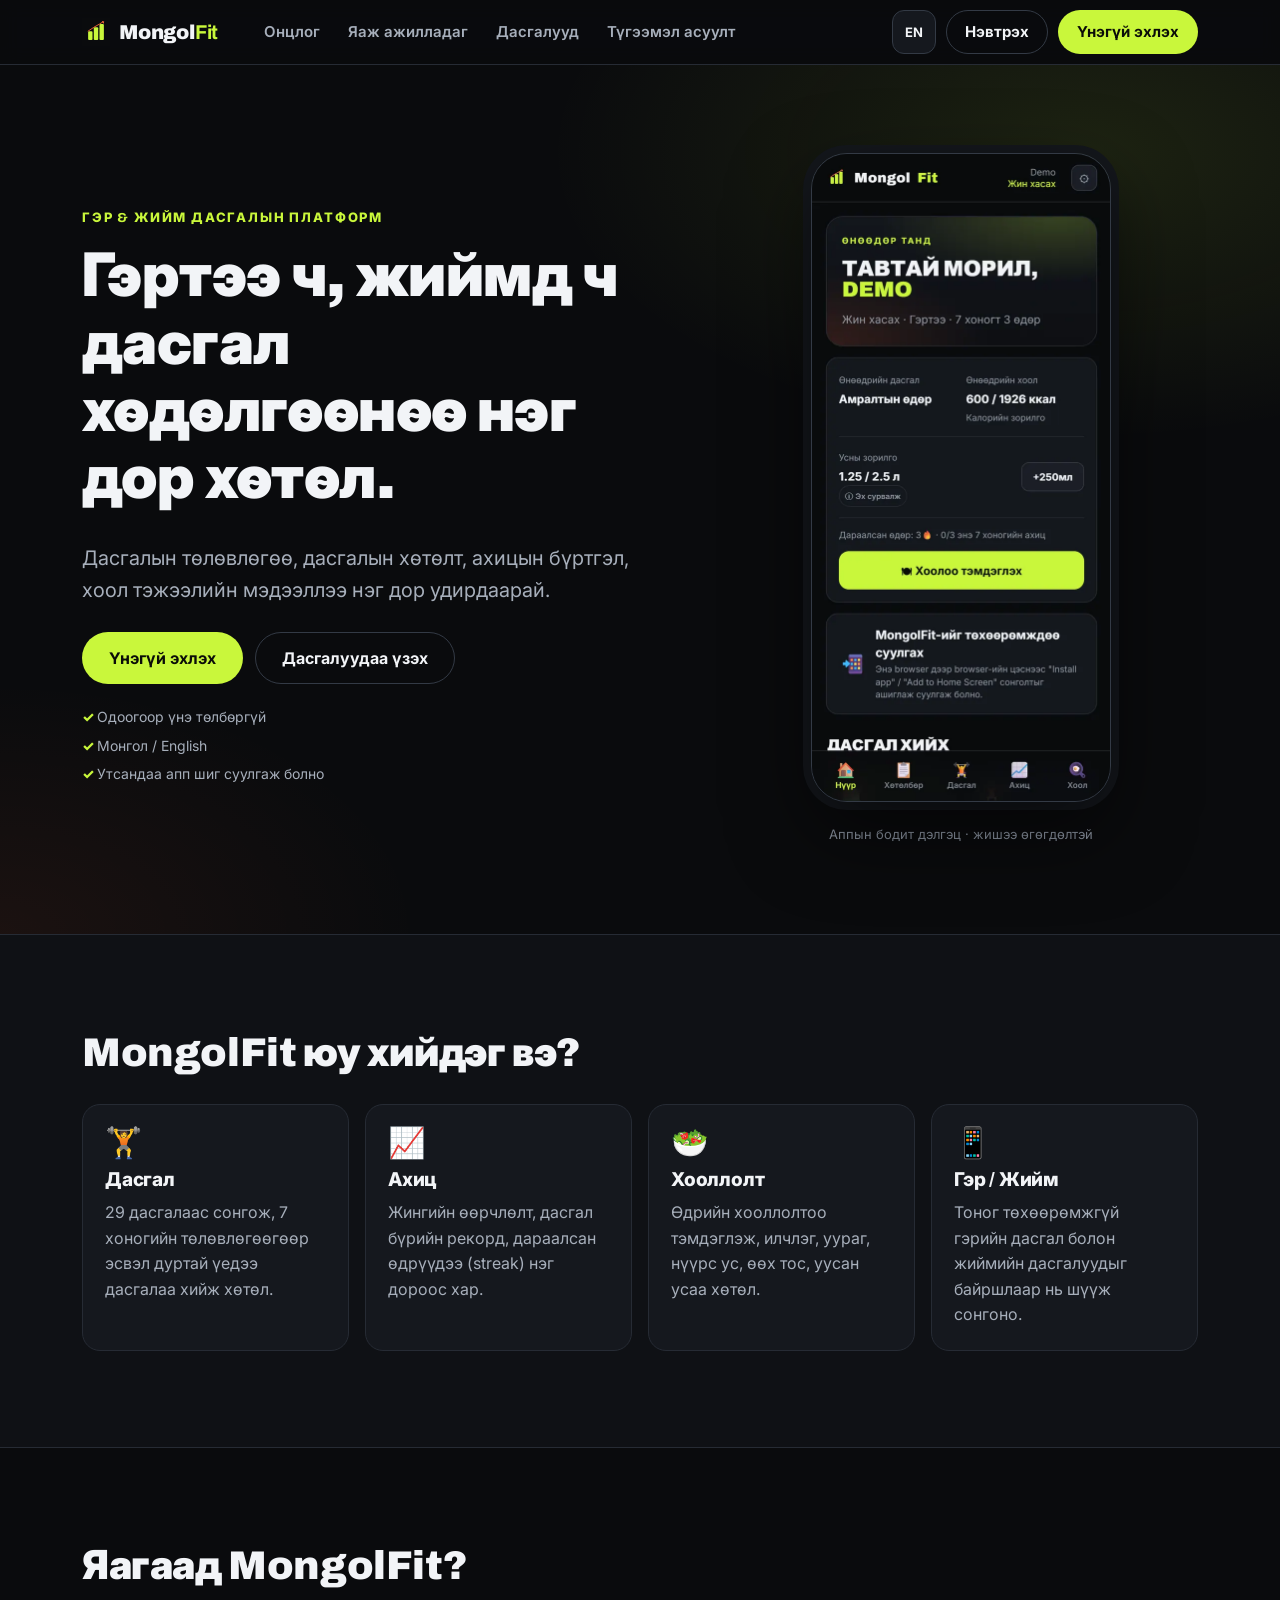
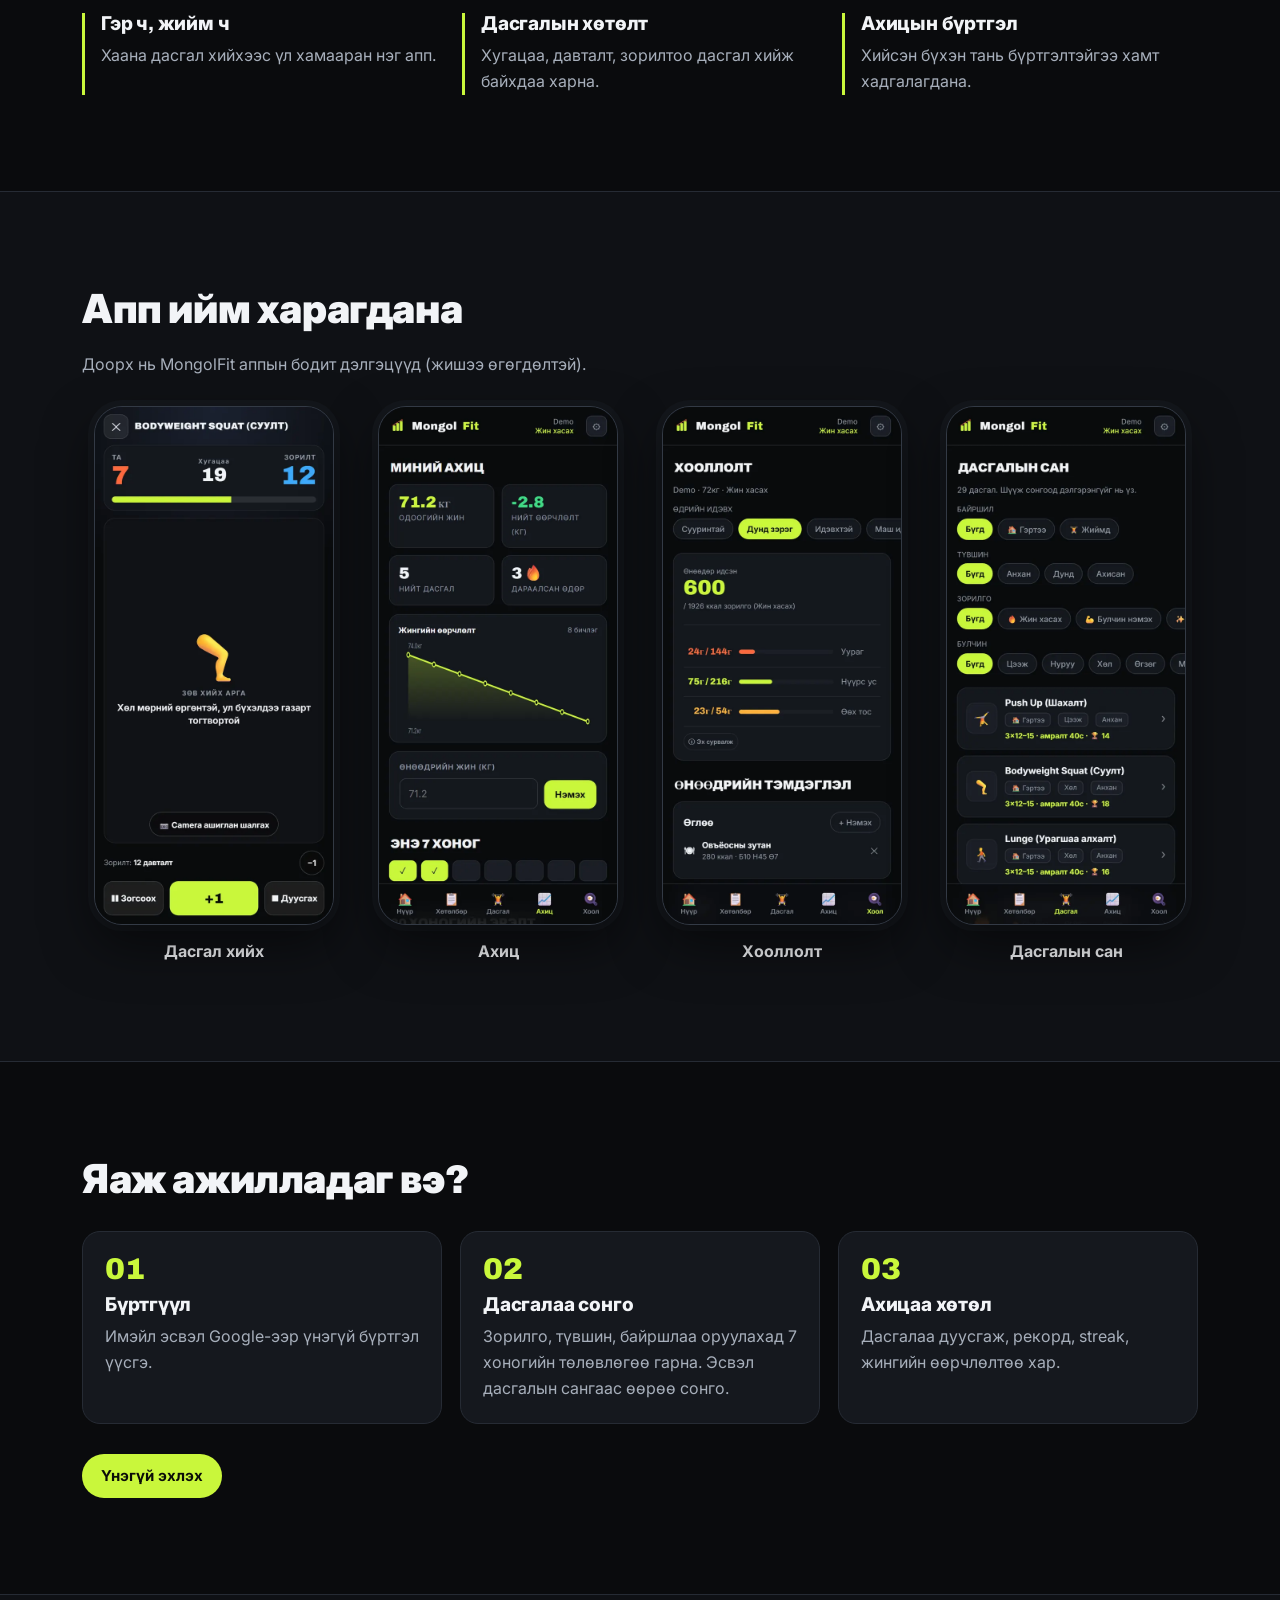
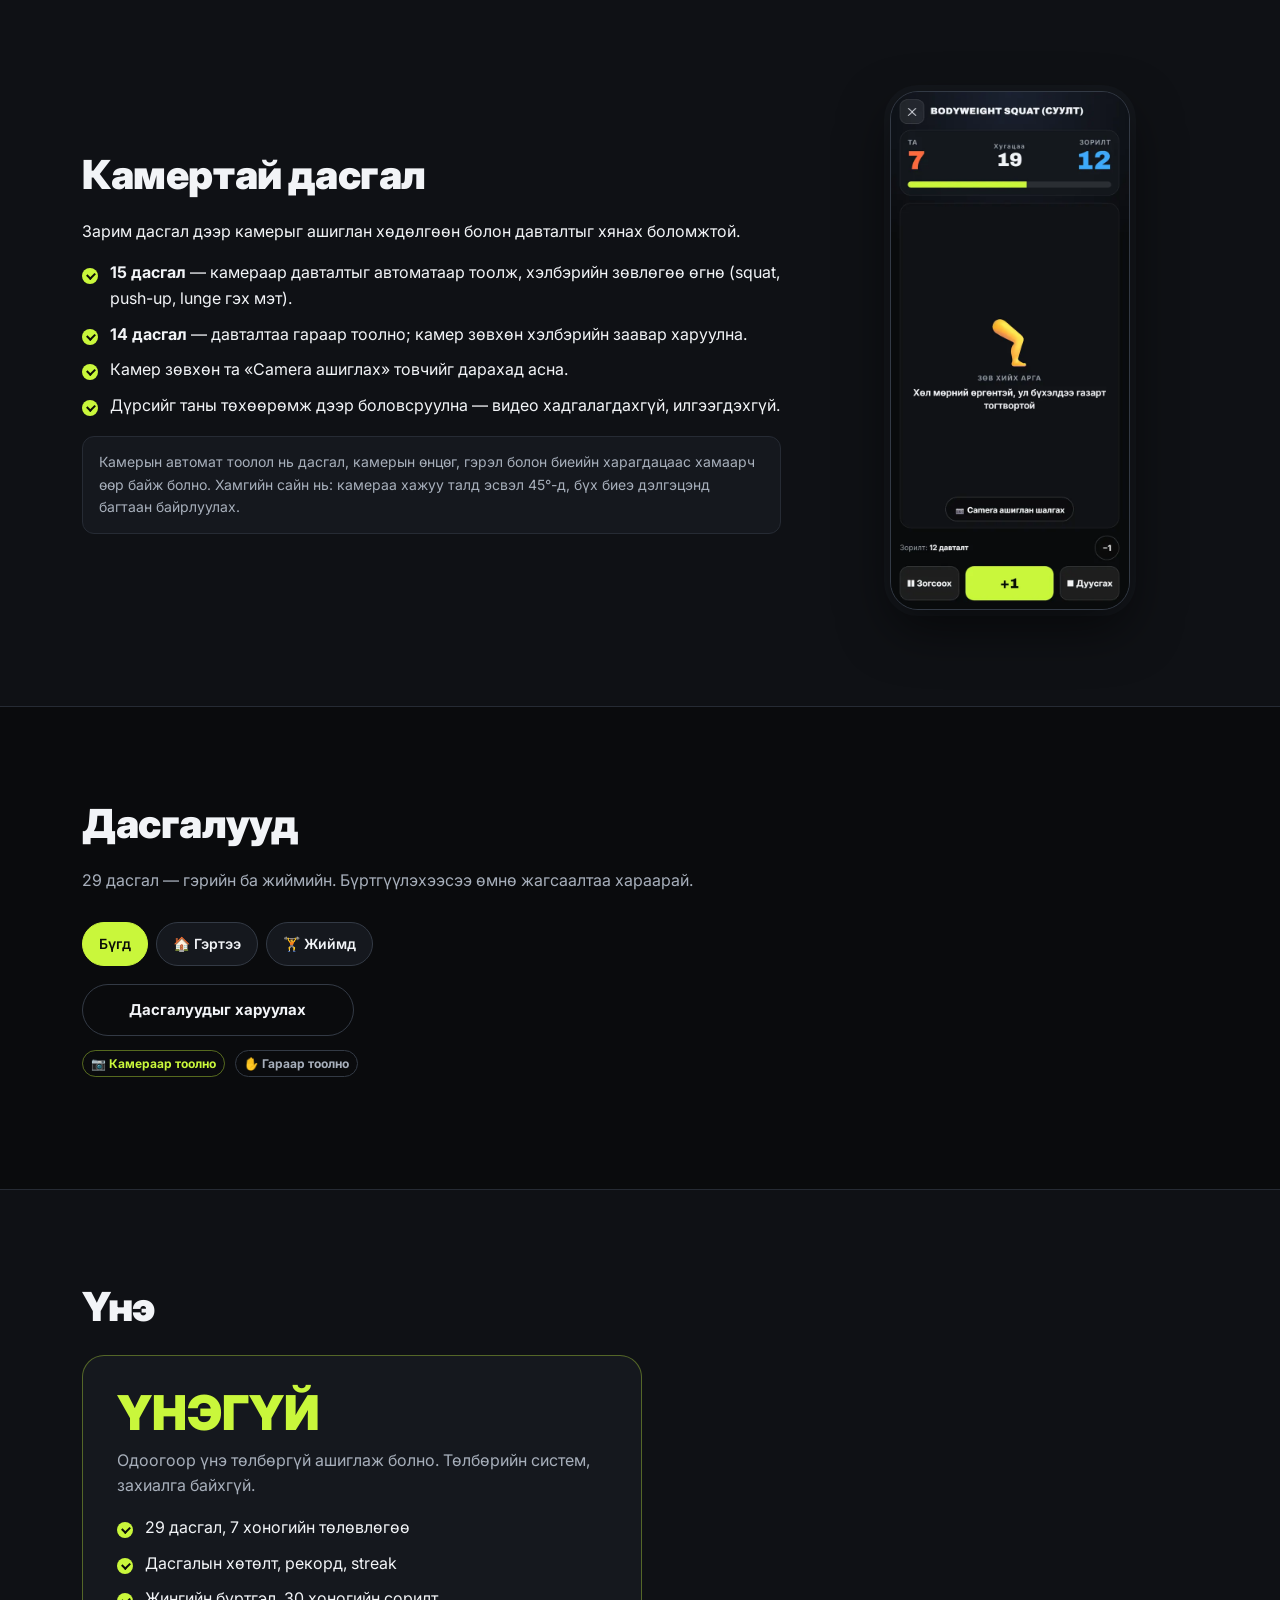
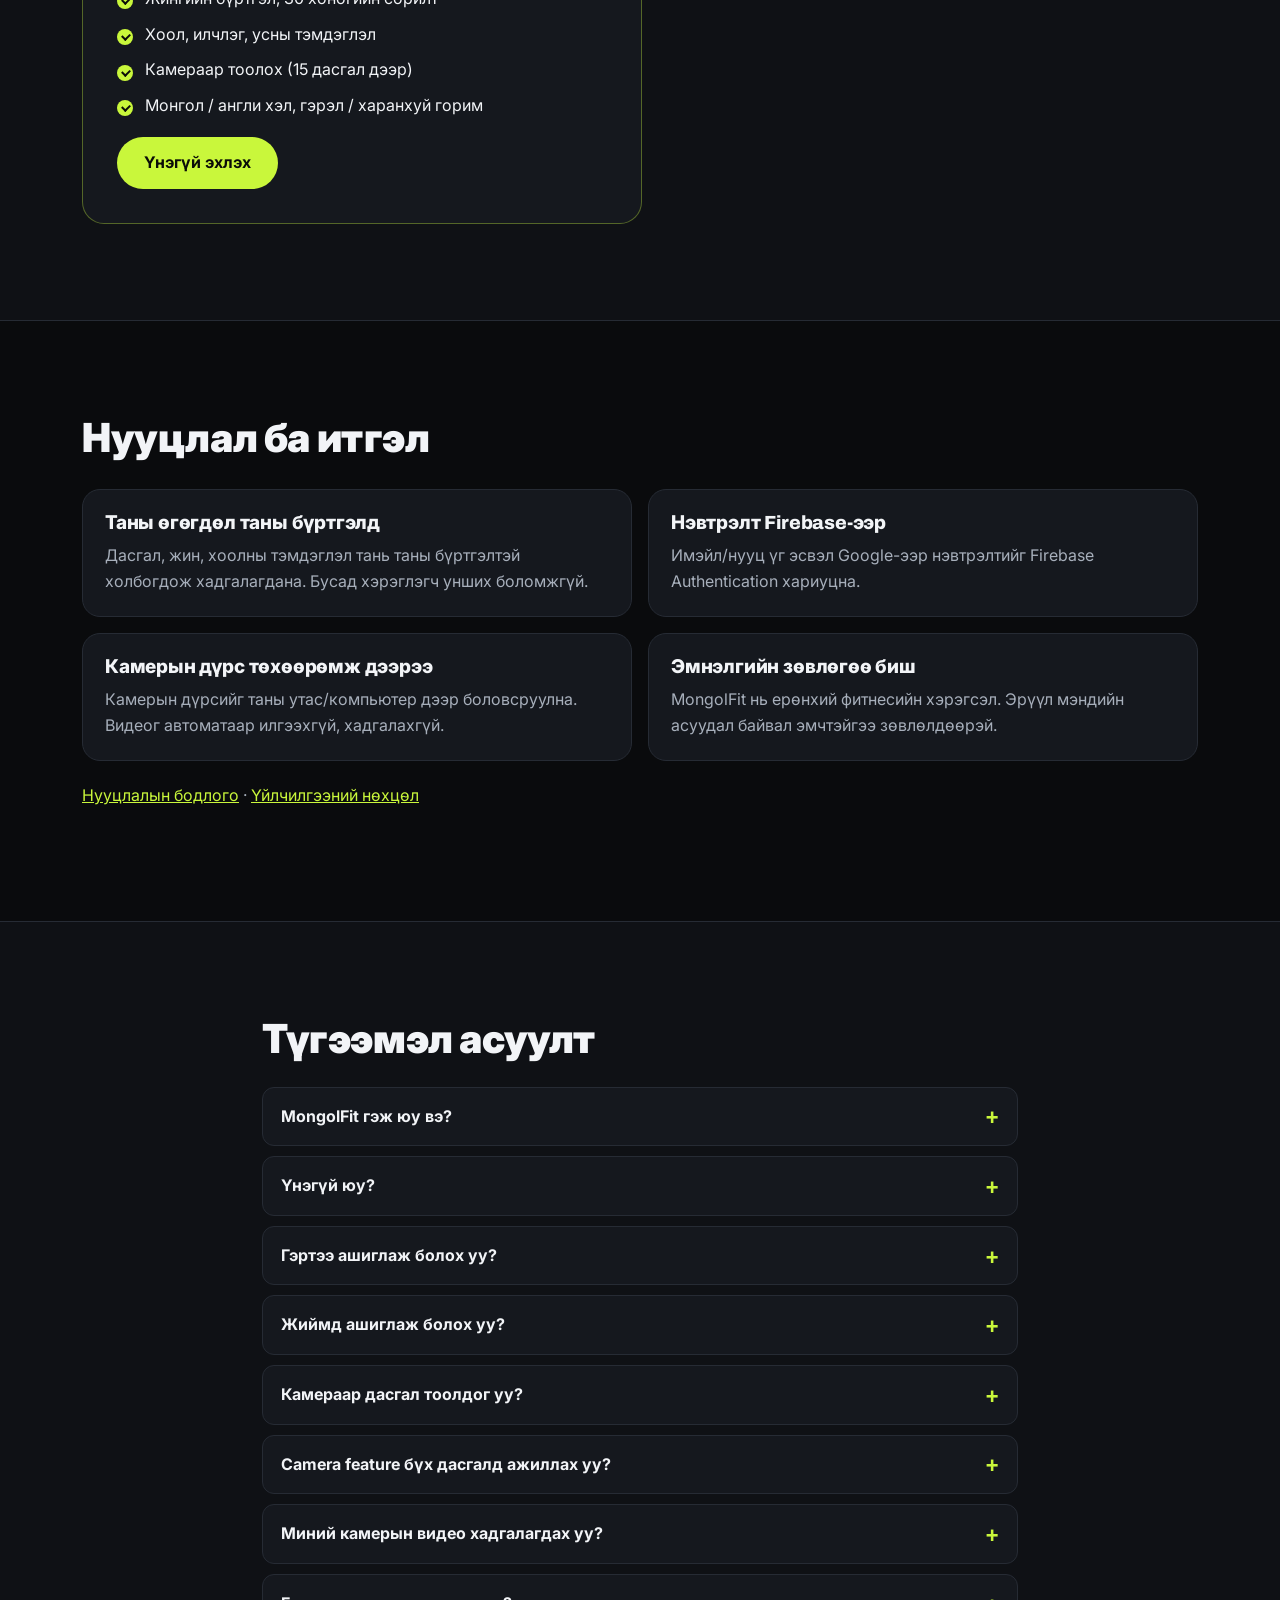
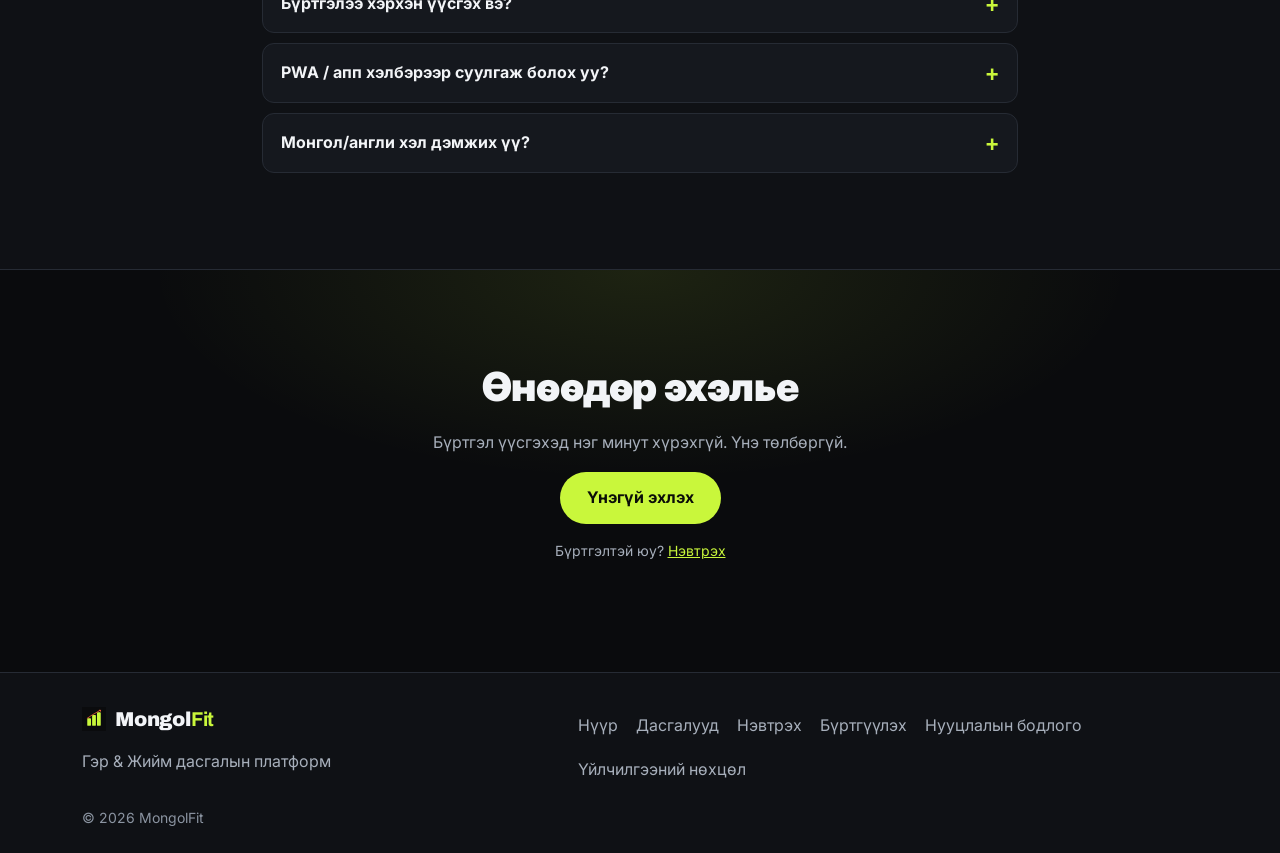
==== index.html @ e79072b0 "Public landing page, privacy/terms, auth UX and SEO - / is now a static public landing page (hero, p" ====
<!doctype html>
<html lang="mn">
<head>
<meta charset="utf-8">
<meta name="viewport" content="width=device-width, initial-scale=1, viewport-fit=cover">
<title data-i18n="pub_meta_title">MongolFit — Гэр & Жийм дасгалын платформ</title>
<meta name="description" data-i18n-attr="content:pub_meta_desc" content="MongolFit — гэртээ болон жиймд дасгалаа төлөвлөж хөтлөх, ахицаа хянах, хооллолтоо тэмдэглэх үнэгүй вэб апп. Монгол, англи хэлтэй. Зарим дасгалыг камераар тоолно.">
<link rel="canonical" href="https://fitzone-five-jet.vercel.app/">
<meta name="theme-color" content="#0A0B0D">
<meta property="og:type" content="website">
<meta property="og:site_name" content="MongolFit">
<meta property="og:title" content="MongolFit — Гэр & Жийм дасгалын платформ">
<meta property="og:description" content="Дасгалын төлөвлөгөө, дасгалын хөтөлт, ахицын бүртгэл, хооллолтын мэдээллээ нэг дор удирдаарай. Одоогоор үнэ төлбөргүй.">
<meta property="og:url" content="https://fitzone-five-jet.vercel.app/">
<meta property="og:image" content="https://fitzone-five-jet.vercel.app/assets/og.jpg">
<meta property="og:image:width" content="1200">
<meta property="og:image:height" content="630">
<meta property="og:image:alt" content="MongolFit — Гэр & Жийм дасгалын платформ">
<meta property="og:locale" content="mn_MN">
<meta property="og:locale:alternate" content="en_US">
<meta name="twitter:card" content="summary_large_image">
<meta name="twitter:title" content="MongolFit — Гэр & Жийм дасгалын платформ">
<meta name="twitter:description" content="Дасгал, ахиц, хооллолтоо нэг дор хөтлөх үнэгүй вэб апп.">
<meta name="twitter:image" content="https://fitzone-five-jet.vercel.app/assets/og.jpg">
<link rel="icon" type="image/svg+xml" href="icons/logo-mark.svg">
<link rel="apple-touch-icon" href="icons/icon-180.png">
<link rel="manifest" href="manifest.json">
<link rel="preconnect" href="https://fonts.googleapis.com">
<link rel="preconnect" href="https://fonts.gstatic.com" crossorigin>
<link rel="preload" as="style" href="https://fonts.googleapis.com/css2?family=Archivo:wght@600;800;900&family=Inter:wght@400;500;600;700&display=swap" onload="this.onload=null;this.rel='stylesheet'">
<noscript><link href="https://fonts.googleapis.com/css2?family=Archivo:wght@600;800;900&family=Inter:wght@400;500;600;700&display=swap" rel="stylesheet"></noscript>
<link rel="preload" as="image" href="assets/screens/home.webp" type="image/webp" fetchpriority="high">
<link rel="stylesheet" href="css/public.css">
<script type="application/ld+json">
{"@context":"https://schema.org","@graph":[
 {"@type":"Organization","@id":"https://fitzone-five-jet.vercel.app/#org","name":"MongolFit",
  "url":"https://fitzone-five-jet.vercel.app/","logo":"https://fitzone-five-jet.vercel.app/icons/icon-512.png"},
 {"@type":"WebSite","@id":"https://fitzone-five-jet.vercel.app/#site","name":"MongolFit",
  "alternateName":"MongolFit — Гэр & Жийм дасгалын платформ","url":"https://fitzone-five-jet.vercel.app/",
  "inLanguage":["mn","en"],"publisher":{"@id":"https://fitzone-five-jet.vercel.app/#org"}},
 {"@type":"WebApplication","name":"MongolFit","url":"https://fitzone-five-jet.vercel.app/","applicationCategory":"HealthApplication",
  "operatingSystem":"Web browser","inLanguage":["mn","en"],"offers":{"@type":"Offer","price":"0","priceCurrency":"MNT"}}
]}
</script>
</head>
<body>
<a class="skip" href="#main" data-i18n="pub_skip">Үндсэн агуулга руу шилжих</a>

<header class="site-head" id="top">
  <div class="wrap head-row">
    <a class="brand" href="/" aria-label="MongolFit — нүүр хуудас" data-i18n-attr="aria-label:pub_brand_home">
      <img src="icons/logo-mark.svg" alt="" width="28" height="28"><span>Mongol<b>Fit</b></span>
    </a>
    <nav class="head-nav" id="headNav" aria-label="Үндсэн цэс" data-i18n-attr="aria-label:pub_nav_label">
      <a href="#features" data-i18n="pub_nav_features">Онцлог</a>
      <a href="#how" data-i18n="pub_nav_how">Яаж ажилладаг</a>
      <a href="#exercises" data-i18n="pub_nav_exercises">Дасгалууд</a>
      <a href="#faq" data-i18n="pub_nav_faq">Түгээмэл асуулт</a>
    </nav>
    <div class="head-actions">
      <button class="lang" type="button" id="langBtn" aria-label="Switch to English" data-i18n-attr="aria-label:pub_lang_switch">EN</button>
      <a class="btn ghost when-out" href="/login" data-i18n="pub_login">Нэвтрэх</a>
      <a class="btn primary when-out" href="/register" data-i18n="pub_cta_start">Үнэгүй эхлэх</a>
      <a class="btn primary when-in" href="/app" hidden data-i18n="pub_open_app">Апп нээх</a>
      <button class="menu-btn" type="button" id="menuBtn" aria-expanded="false" aria-controls="mobileMenu"
              aria-label="Цэс нээх" data-i18n-attr="aria-label:pub_menu_open"><span></span><span></span><span></span></button>
    </div>
  </div>
  <div class="mobile-menu" id="mobileMenu" hidden>
    <div class="wrap">
      <a href="#features" data-i18n="pub_nav_features">Онцлог</a>
      <a href="#how" data-i18n="pub_nav_how">Яаж ажилладаг</a>
      <a href="#exercises" data-i18n="pub_nav_exercises">Дасгалууд</a>
      <a href="#faq" data-i18n="pub_nav_faq">Түгээмэл асуулт</a>
      <a class="btn ghost when-out" href="/login" data-i18n="pub_login">Нэвтрэх</a>
      <a class="btn primary when-out" href="/register" data-i18n="pub_cta_start">Үнэгүй эхлэх</a>
      <a class="btn primary when-in" href="/app" hidden data-i18n="pub_open_app">Апп нээх</a>
    </div>
  </div>
</header>

<main id="main">
  <!-- HERO -->
  <section class="hero">
    <div class="wrap hero-grid">
      <div class="hero-copy">
        <p class="eyebrow" data-i18n="pub_hero_eyebrow">Гэр & Жийм дасгалын платформ</p>
        <h1 data-i18n="pub_hero_title">Гэртээ ч, жиймд ч дасгал хөдөлгөөнөө нэг дор хөтөл.</h1>
        <p class="lead" data-i18n="pub_hero_sub">Дасгалын төлөвлөгөө, дасгалын хөтөлт, ахицын бүртгэл, хоол тэжээлийн мэдээллээ нэг дор удирдаарай.</p>
        <div class="cta-row">
          <a class="btn primary big when-out" href="/register" data-i18n="pub_cta_start">Үнэгүй эхлэх</a>
          <a class="btn primary big when-in" href="/app" hidden data-i18n="pub_open_app">Апп нээх</a>
          <a class="btn ghost big" href="#exercises" data-i18n="pub_cta_exercises">Дасгалуудаа үзэх</a>
        </div>
        <ul class="facts">
          <li data-i18n="pub_fact_free">Одоогоор үнэ төлбөргүй</li>
          <li data-i18n="pub_fact_lang">Монгол / English</li>
          <li data-i18n="pub_fact_pwa">Утсандаа апп шиг суулгаж болно</li>
        </ul>
      </div>
      <figure class="hero-shot">
        <div class="phone"><img src="assets/screens/home.webp" width="600" height="1298" fetchpriority="high" decoding="async"
             alt="MongolFit аппын нүүр дэлгэц: өнөөдрийн дасгал, хоол, усны зорилго" data-i18n-attr="alt:pub_shot_home_alt"></div>
        <figcaption data-i18n="pub_shot_caption">Аппын бодит дэлгэц · жишээ өгөгдөлтэй</figcaption>
      </figure>
    </div>
  </section>

  <!-- WHAT IT DOES -->
  <section class="band" id="features" aria-labelledby="featuresTitle">
    <div class="wrap">
      <h2 id="featuresTitle" data-i18n="pub_features_title">MongolFit юу хийдэг вэ?</h2>
      <div class="cards four">
        <article class="card">
          <div class="ic" aria-hidden="true">🏋️</div>
          <h3 data-i18n="pub_f1_t">Дасгал</h3>
          <p data-i18n="pub_f1_d">29 дасгалаас сонгож, 7 хоногийн төлөвлөгөөгөөр эсвэл дуртай үедээ дасгалаа хийж хөтөл.</p>
        </article>
        <article class="card">
          <div class="ic" aria-hidden="true">📈</div>
          <h3 data-i18n="pub_f2_t">Ахиц</h3>
          <p data-i18n="pub_f2_d">Жингийн өөрчлөлт, дасгал бүрийн рекорд, дараалсан өдрүүдээ (streak) нэг дороос хар.</p>
        </article>
        <article class="card">
          <div class="ic" aria-hidden="true">🥗</div>
          <h3 data-i18n="pub_f3_t">Хооллолт</h3>
          <p data-i18n="pub_f3_d">Өдрийн хооллолтоо тэмдэглэж, илчлэг, уураг, нүүрс ус, өөх тос, уусан усаа хөтөл.</p>
        </article>
        <article class="card">
          <div class="ic" aria-hidden="true">📱</div>
          <h3 data-i18n="pub_f4_t">Гэр / Жийм</h3>
          <p data-i18n="pub_f4_d">Тоног төхөөрөмжгүй гэрийн дасгал болон жиймийн дасгалуудыг байршлаар нь шүүж сонгоно.</p>
        </article>
      </div>
    </div>
  </section>

  <!-- WHY -->
  <section class="why" aria-labelledby="whyTitle">
    <div class="wrap">
      <h2 id="whyTitle" data-i18n="pub_why_title">Яагаад MongolFit?</h2>
      <div class="why-grid">
        <div><h3 data-i18n="pub_why1_t">Гэр ч, жийм ч</h3><p data-i18n="pub_why1_d">Хаана дасгал хийхээс үл хамааран нэг апп.</p></div>
        <div><h3 data-i18n="pub_why2_t">Дасгалын хөтөлт</h3><p data-i18n="pub_why2_d">Хугацаа, давталт, зорилтоо дасгал хийж байхдаа харна.</p></div>
        <div><h3 data-i18n="pub_why3_t">Ахицын бүртгэл</h3><p data-i18n="pub_why3_d">Хийсэн бүхэн тань бүртгэлтэйгээ хамт хадгалагдана.</p></div>
      </div>
    </div>
  </section>

  <!-- SCREENS -->
  <section class="band" id="screens" aria-labelledby="screensTitle">
    <div class="wrap">
      <h2 id="screensTitle" data-i18n="pub_screens_title">Апп ийм харагдана</h2>
      <p class="section-sub" data-i18n="pub_screens_sub">Доорх нь MongolFit аппын бодит дэлгэцүүд (жишээ өгөгдөлтэй).</p>
      <div class="shots">
        <figure><div class="phone sm"><img src="assets/screens/workout.webp" width="600" height="1298" loading="lazy" decoding="async"
          alt="Дасгалын дэлгэц: давталт, хугацаа, зорилт, +1 товч" data-i18n-attr="alt:pub_shot_workout_alt"></div>
          <figcaption data-i18n="pub_shot_workout">Дасгал хийх</figcaption></figure>
        <figure><div class="phone sm"><img src="assets/screens/progress.webp" width="600" height="1298" loading="lazy" decoding="async"
          alt="Ахицын дэлгэц: одоогийн жин, нийт дасгал, дараалсан өдөр, жингийн график" data-i18n-attr="alt:pub_shot_progress_alt"></div>
          <figcaption data-i18n="pub_shot_progress">Ахиц</figcaption></figure>
        <figure><div class="phone sm"><img src="assets/screens/nutrition.webp" width="600" height="1298" loading="lazy" decoding="async"
          alt="Хооллолтын дэлгэц: өнөөдрийн илчлэг, уураг, нүүрс ус, өөх тос, хоолны тэмдэглэл" data-i18n-attr="alt:pub_shot_nutrition_alt"></div>
          <figcaption data-i18n="pub_shot_nutrition">Хооллолт</figcaption></figure>
        <figure><div class="phone sm"><img src="assets/screens/library.webp" width="600" height="1298" loading="lazy" decoding="async"
          alt="Дасгалын сан: байршил, түвшин, зорилго, булчингаар шүүх" data-i18n-attr="alt:pub_shot_library_alt"></div>
          <figcaption data-i18n="pub_shot_library">Дасгалын сан</figcaption></figure>
      </div>
    </div>
  </section>

  <!-- HOW IT WORKS -->
  <section class="how" id="how" aria-labelledby="howTitle">
    <div class="wrap">
      <h2 id="howTitle" data-i18n="pub_how_title">Яаж ажилладаг вэ?</h2>
      <ol class="steps">
        <li><span class="num">01</span><h3 data-i18n="pub_step1_t">Бүртгүүл</h3><p data-i18n="pub_step1_d">Имэйл эсвэл Google-ээр үнэгүй бүртгэл үүсгэ.</p></li>
        <li><span class="num">02</span><h3 data-i18n="pub_step2_t">Дасгалаа сонго</h3><p data-i18n="pub_step2_d">Зорилго, түвшин, байршлаа оруулахад 7 хоногийн төлөвлөгөө гарна. Эсвэл дасгалын сангаас өөрөө сонго.</p></li>
        <li><span class="num">03</span><h3 data-i18n="pub_step3_t">Ахицаа хөтөл</h3><p data-i18n="pub_step3_d">Дасгалаа дуусгаж, рекорд, streak, жингийн өөрчлөлтөө хар.</p></li>
      </ol>
      <a class="btn primary when-out" href="/register" data-i18n="pub_cta_start">Үнэгүй эхлэх</a>
      <a class="btn primary when-in" href="/app" hidden data-i18n="pub_open_app">Апп нээх</a>
    </div>
  </section>

  <!-- CAMERA -->
  <section class="band camera" id="camera" aria-labelledby="cameraTitle">
    <div class="wrap camera-grid">
      <div>
        <h2 id="cameraTitle" data-i18n="pub_cam_title">Камертай дасгал</h2>
        <p data-i18n="pub_cam_intro">Зарим дасгал дээр камерыг ашиглан хөдөлгөөн болон давталтыг хянах боломжтой.</p>
        <ul class="ticks">
          <li data-i18n-html="pub_cam_auto"><b>15 дасгал</b> — камераар давталтыг автоматаар тоолж, хэлбэрийн зөвлөгөө өгнө (squat, push-up, lunge гэх мэт).</li>
          <li data-i18n-html="pub_cam_manual"><b>14 дасгал</b> — давталтаа гараар тоолно; камер зөвхөн хэлбэрийн заавар харуулна.</li>
          <li data-i18n="pub_cam_button">Камер зөвхөн та «Camera ашиглах» товчийг дарахад асна.</li>
          <li data-i18n="pub_cam_device">Дүрсийг таны төхөөрөмж дээр боловсруулна — видео хадгалагдахгүй, илгээгдэхгүй.</li>
        </ul>
        <p class="note" data-i18n="pub_cam_note">Камерын автомат тоолол нь дасгал, камерын өнцөг, гэрэл болон биеийн харагдацаас хамаарч өөр байж болно. Хамгийн сайн нь: камераа хажуу талд эсвэл 45°-д, бүх биеэ дэлгэцэнд багтаан байрлуулах.</p>
      </div>
      <figure class="cam-shot"><div class="phone sm"><img src="assets/screens/workout.webp" width="600" height="1298" loading="lazy" decoding="async"
        alt="Дасгалын дэлгэц дээрх «Camera ашиглан шалгах» товч" data-i18n-attr="alt:pub_shot_camera_alt"></div></figure>
    </div>
  </section>

  <!-- EXERCISES -->
  <section class="exercises" id="exercises" aria-labelledby="exTitle">
    <div class="wrap">
      <h2 id="exTitle" data-i18n="pub_ex_title">Дасгалууд</h2>
      <p class="section-sub" data-i18n="pub_ex_sub">29 дасгал — гэрийн ба жиймийн. Бүртгүүлэхээсээ өмнө жагсаалтаа хараарай.</p>
      <div class="chips" role="group" aria-label="Байршлаар шүүх" data-i18n-attr="aria-label:pub_ex_filter">
        <button type="button" class="chip on" data-loc="all" aria-pressed="true" data-i18n="pub_ex_all">Бүгд</button>
        <button type="button" class="chip" data-loc="home" aria-pressed="false" data-i18n="pub_ex_home">🏠 Гэртээ</button>
        <button type="button" class="chip" data-loc="gym" aria-pressed="false" data-i18n="pub_ex_gym">🏋️ Жиймд</button>
      </div>
      <div id="exList" class="ex-list" aria-live="polite">
        <button type="button" class="btn ghost" id="exLoad" data-i18n="pub_ex_show">Дасгалуудыг харуулах</button>
      </div>
      <p class="legend"><span class="tag cam" data-i18n="pub_ex_tag_cam">📷 Камераар тоолно</span> <span class="tag man" data-i18n="pub_ex_tag_manual">✋ Гараар тоолно</span></p>
    </div>
  </section>

  <!-- PRICING -->
  <section class="band" id="pricing" aria-labelledby="priceTitle">
    <div class="wrap">
      <h2 id="priceTitle" data-i18n="pub_price_title">Үнэ</h2>
      <div class="price-card">
        <p class="price-tag" data-i18n="pub_price_tag">ҮНЭГҮЙ</p>
        <p class="price-lead" data-i18n="pub_price_lead">Одоогоор үнэ төлбөргүй ашиглаж болно. Төлбөрийн систем, захиалга байхгүй.</p>
        <ul class="ticks">
          <li data-i18n="pub_price_i1">29 дасгал, 7 хоногийн төлөвлөгөө</li>
          <li data-i18n="pub_price_i2">Дасгалын хөтөлт, рекорд, streak</li>
          <li data-i18n="pub_price_i3">Жингийн бүртгэл, 30 хоногийн сорилт</li>
          <li data-i18n="pub_price_i4">Хоол, илчлэг, усны тэмдэглэл</li>
          <li data-i18n="pub_price_i5">Камераар тоолох (15 дасгал дээр)</li>
          <li data-i18n="pub_price_i6">Монгол / англи хэл, гэрэл / харанхуй горим</li>
        </ul>
        <a class="btn primary big when-out" href="/register" data-i18n="pub_cta_start">Үнэгүй эхлэх</a>
        <a class="btn primary big when-in" href="/app" hidden data-i18n="pub_open_app">Апп нээх</a>
      </div>
    </div>
  </section>

  <!-- TRUST -->
  <section class="trust" id="trust" aria-labelledby="trustTitle">
    <div class="wrap">
      <h2 id="trustTitle" data-i18n="pub_trust_title">Нууцлал ба итгэл</h2>
      <div class="cards two">
        <div class="card"><h3 data-i18n="pub_t1_t">Таны өгөгдөл таны бүртгэлд</h3><p data-i18n="pub_t1_d">Дасгал, жин, хоолны тэмдэглэл тань таны бүртгэлтэй холбогдож хадгалагдана. Бусад хэрэглэгч унших боломжгүй.</p></div>
        <div class="card"><h3 data-i18n="pub_t2_t">Нэвтрэлт Firebase-ээр</h3><p data-i18n="pub_t2_d">Имэйл/нууц үг эсвэл Google-ээр нэвтрэлтийг Firebase Authentication хариуцна.</p></div>
        <div class="card"><h3 data-i18n="pub_t3_t">Камерын дүрс төхөөрөмж дээрээ</h3><p data-i18n="pub_t3_d">Камерын дүрсийг таны утас/компьютер дээр боловсруулна. Видеог автоматаар илгээхгүй, хадгалахгүй.</p></div>
        <div class="card"><h3 data-i18n="pub_t4_t">Эмнэлгийн зөвлөгөө биш</h3><p data-i18n="pub_t4_d">MongolFit нь ерөнхий фитнесийн хэрэгсэл. Эрүүл мэндийн асуудал байвал эмчтэйгээ зөвлөлдөөрэй.</p></div>
      </div>
      <p class="links-line"><a href="/privacy" data-i18n="pub_privacy">Нууцлалын бодлого</a> · <a href="/terms" data-i18n="pub_terms">Үйлчилгээний нөхцөл</a></p>
    </div>
  </section>

  <!-- FAQ -->
  <section class="band" id="faq" aria-labelledby="faqTitle">
    <div class="wrap narrow">
      <h2 id="faqTitle" data-i18n="pub_faq_title">Түгээмэл асуулт</h2>
      <div class="faq">
        <details><summary data-i18n="pub_q1">MongolFit гэж юу вэ?</summary><p data-i18n="pub_a1">Гэртээ болон жиймд дасгалаа төлөвлөж хөтлөх, ахицаа хянах, хооллолтоо тэмдэглэх вэб апп.</p></details>
        <details><summary data-i18n="pub_q2">Үнэгүй юу?</summary><p data-i18n="pub_a2">Тийм. Одоогоор бүх боломж үнэ төлбөргүй. Төлбөрийн систем байхгүй.</p></details>
        <details><summary data-i18n="pub_q3">Гэртээ ашиглаж болох уу?</summary><p data-i18n="pub_a3">Болно. Тоног төхөөрөмжгүй хийх гэрийн дасгалууд бий, төлөвлөгөө үүсгэхдээ «Гэртээ»-г сонгоно.</p></details>
        <details><summary data-i18n="pub_q4">Жиймд ашиглаж болох уу?</summary><p data-i18n="pub_a4">Болно. Жиймийн тоног төхөөрөмжтэй дасгалууд бий, «Жиймд»-ийг сонгоод төлөвлөгөө гаргана.</p></details>
        <details><summary data-i18n="pub_q5">Камераар дасгал тоолдог уу?</summary><p data-i18n="pub_a5">15 дасгал дээр камер давталтыг автоматаар тоолж чадна. Тоолол нь тооцоолол бөгөөд камерын өнцөг, гэрэл, биеийн харагдацаас хамаарна.</p></details>
        <details><summary data-i18n="pub_q6">Camera feature бүх дасгалд ажиллах уу?</summary><p data-i18n="pub_a6">Үгүй. 29 дасгалын 15-д автомат тоолол ажиллана. Бусад 14 дасгал дээр давталтаа гараар тоолно.</p></details>
        <details><summary data-i18n="pub_q7">Миний камерын видео хадгалагдах уу?</summary><p data-i18n="pub_a7">Үгүй. Дүрсийг зөвхөн таны төхөөрөмж дээр боловсруулна; видео бичих, хадгалах, серверт илгээх зүйл хийхгүй. Камер та товч дарахад л асна.</p></details>
        <details><summary data-i18n="pub_q8">Бүртгэлээ хэрхэн үүсгэх вэ?</summary><p data-i18n="pub_a8">«Үнэгүй эхлэх» дээр дарж имэйл, нууц үгээр эсвэл Google-ээр бүртгүүлнэ. Дараа нь нас, өндөр, жин, зорилгоо оруулахад төлөвлөгөө гарна.</p></details>
        <details><summary data-i18n="pub_q9">PWA / апп хэлбэрээр суулгаж болох уу?</summary><p data-i18n="pub_a9">Болно. Browser-ийн цэснээс «Install app» / «Add to Home Screen»-ийг сонгоно. Суулгах нь заавал биш — browser дээр шууд ашиглаж болно.</p></details>
        <details><summary data-i18n="pub_q10">Монгол/англи хэл дэмжих үү?</summary><p data-i18n="pub_a10">Тийм. Тохиргооноос Монгол эсвэл English-ийг сонгоно. Энэ хуудсыг дээд буланд байгаа EN / MN товчоор сольж болно.</p></details>
      </div>
    </div>
  </section>

  <!-- FINAL CTA -->
  <section class="final" id="start" aria-labelledby="finalTitle">
    <div class="wrap">
      <h2 id="finalTitle" data-i18n="pub_final_title">Өнөөдөр эхэлье</h2>
      <p data-i18n="pub_final_sub">Бүртгэл үүсгэхэд нэг минут хүрэхгүй. Үнэ төлбөргүй.</p>
      <a class="btn primary big when-out" href="/register" data-i18n="pub_cta_start">Үнэгүй эхлэх</a>
      <a class="btn primary big when-in" href="/app" hidden data-i18n="pub_open_app">Апп нээх</a>
      <p class="small"><span data-i18n="pub_have_account">Бүртгэлтэй юу?</span> <a class="when-out" href="/login" data-i18n="pub_login">Нэвтрэх</a></p>
    </div>
  </section>
</main>

<footer class="site-foot">
  <div class="wrap foot-grid">
    <div>
      <a class="brand" href="/"><img src="icons/logo-mark.svg" alt="" width="24" height="24"><span>Mongol<b>Fit</b></span></a>
      <p data-i18n="pub_foot_tag">Гэр & Жийм дасгалын платформ</p>
    </div>
    <nav aria-label="Хөлийн холбоос" data-i18n-attr="aria-label:pub_foot_nav">
      <a href="/" data-i18n="pub_foot_home">Нүүр</a>
      <a href="/#exercises" data-i18n="pub_nav_exercises">Дасгалууд</a>
      <a href="/login" data-i18n="pub_login">Нэвтрэх</a>
      <a href="/register" data-i18n="pub_register">Бүртгүүлэх</a>
      <a href="/privacy" data-i18n="pub_privacy">Нууцлалын бодлого</a>
      <a href="/terms" data-i18n="pub_terms">Үйлчилгээний нөхцөл</a>
    </nav>
  </div>
  <div class="wrap foot-bottom"><p>© <span id="year">2026</span> MongolFit</p></div>
</footer>

<div class="sticky-cta" id="stickyCta" hidden>
  <a class="btn primary when-out" href="/register" data-i18n="pub_cta_start">Үнэгүй эхлэх</a>
  <a class="btn primary when-in" href="/app" hidden data-i18n="pub_open_app">Апп нээх</a>
</div>
<a class="to-top" id="toTop" href="#top" aria-label="Дээш буцах" data-i18n-attr="aria-label:pub_to_top" hidden>↑</a>

<script src="js/public.js" defer></script>
</body>
</html>
---- css/public.css ----
/* ---------- MongolFit public pages (landing, privacy, terms, 404) ----------
   Standalone on purpose: the landing page does not load the app's stylesheet,
   scripts, Firebase, camera or ML code. Same identity as the app: near-black
   ground, neon-lime accent, Archivo display + Inter text. */
/* Metric-matched stand-in for Archivo while the web font loads: bold Arial set
   to Archivo's Cyrillic width, so the hero headline keeps its line breaks when
   Archivo swaps in (otherwise the swap re-wraps it and shifts the page). */
@font-face{font-family:'Archivo Fallback'; src:local('Arial Bold'), local('Arial-BoldMT'), local('Helvetica Neue Bold'), local('Helvetica Bold'); font-weight:600 900; size-adjust:80%}
:root{
  --bg:#0A0B0D; --bg2:#0F1115; --card:#15181E; --card2:#1B1F27;
  --line:#262B34; --line2:#333A45;
  --txt:#F2F4F7; --mut:#A7AFBB; --mut2:#8B94A1;
  --acc:#C9F73B; --acc-ink:#C9F73B; --on-acc:#0B0D08;
  --radius:18px; --radius-sm:12px;
  --display:'Archivo', 'Archivo Fallback', 'Inter', system-ui, -apple-system, 'Segoe UI', Roboto, sans-serif;
  --body:'Inter', system-ui, -apple-system, 'Segoe UI', Roboto, sans-serif;
  --gutter:clamp(16px, 4vw, 32px);
}
*{box-sizing:border-box}
html{scroll-behavior:smooth; -webkit-text-size-adjust:100%}
@media (prefers-reduced-motion: reduce){ html{scroll-behavior:auto} *{transition:none!important; animation:none!important} }
body{margin:0; background:var(--bg); color:var(--txt); font:16px/1.6 var(--body); overflow-x:hidden}
img{max-width:100%; display:block}
a{color:var(--acc-ink)}
h1,h2,h3{font-family:var(--display); line-height:1.12; margin:0 0 .5em; letter-spacing:-.01em}
h1{font-size:clamp(34px, 6.2vw, 60px); font-weight:900}
h2{font-size:clamp(26px, 4.2vw, 40px); font-weight:900}
h3{font-size:19px; font-weight:800}
p{margin:0 0 1em}
:focus-visible{outline:3px solid var(--acc); outline-offset:3px; border-radius:6px}
.wrap{width:100%; max-width:1180px; margin:0 auto; padding-inline:var(--gutter)}
.wrap.narrow{max-width:820px}
[hidden]{display:none!important}

.skip{position:absolute; left:-9999px; top:8px; z-index:100; background:var(--acc); color:var(--on-acc); padding:10px 14px; border-radius:10px; font-weight:700}
.skip:focus{left:12px}

/* ---------- buttons ---------- */
.btn{display:inline-flex; align-items:center; justify-content:center; gap:8px; min-height:44px; padding:10px 18px;
  border-radius:999px; font:700 15px/1.2 var(--body); text-decoration:none; border:1px solid transparent; cursor:pointer; white-space:nowrap}
.btn.big{min-height:52px; padding:14px 26px; font-size:16px}
.btn.primary{background:var(--acc); color:var(--on-acc)}
.btn.primary:hover{filter:brightness(1.06)}
.btn.ghost{background:transparent; color:var(--txt); border-color:var(--line2)}
.btn.ghost:hover{border-color:var(--mut2)}

/* ---------- header ---------- */
.site-head{position:sticky; top:0; z-index:50; background:rgba(10,11,13,.86); backdrop-filter:saturate(1.4) blur(10px);
  -webkit-backdrop-filter:saturate(1.4) blur(10px); border-bottom:1px solid var(--line)}
.head-row{display:flex; align-items:center; gap:16px; min-height:64px}
.brand{display:inline-flex; align-items:center; gap:9px; color:var(--txt); text-decoration:none; font:900 20px/1 var(--display); letter-spacing:-.01em}
.brand b{color:var(--acc-ink)}
.head-nav{display:flex; gap:4px; margin-left:18px}
.head-nav a{color:var(--mut); text-decoration:none; font-weight:600; font-size:15px; padding:10px 12px; border-radius:10px}
.head-nav a:hover{color:var(--txt); background:var(--card)}
.head-actions{display:flex; align-items:center; gap:10px; margin-left:auto}
.lang{min-width:44px; min-height:44px; border-radius:12px; background:var(--card); color:var(--txt); border:1px solid var(--line2);
  font:700 13px/1 var(--body); cursor:pointer}
.menu-btn{display:none; width:44px; height:44px; border-radius:12px; background:var(--card); border:1px solid var(--line2);
  cursor:pointer; flex-direction:column; justify-content:center; align-items:center; gap:4px}
.menu-btn span{display:block; width:18px; height:2px; background:var(--txt); border-radius:2px}
.mobile-menu{border-top:1px solid var(--line); background:var(--bg)}
.mobile-menu .wrap{display:flex; flex-direction:column; gap:6px; padding-block:12px 18px}
.mobile-menu a:not(.btn){color:var(--txt); text-decoration:none; font-weight:600; padding:12px 6px; border-bottom:1px solid var(--line)}
.mobile-menu .btn{margin-top:8px}
@media (max-width: 860px){
  .head-nav{display:none}
  .head-actions .btn{display:none}
  .menu-btn{display:inline-flex}
}

/* ---------- hero ---------- */
.hero{padding-block:clamp(36px, 7vw, 88px) clamp(40px, 7vw, 96px);
  background:radial-gradient(900px 480px at 85% 10%, rgba(201,247,59,.10), transparent 60%),
             radial-gradient(700px 420px at 0% 100%, rgba(255,106,61,.07), transparent 60%)}
.hero-grid{display:grid; grid-template-columns:minmax(0,1.1fr) minmax(0,.9fr); gap:clamp(24px, 5vw, 64px); align-items:center}
.eyebrow{color:var(--acc-ink); font:800 13px/1 var(--display); letter-spacing:.14em; text-transform:uppercase; margin-bottom:18px}
.lead{font-size:clamp(17px, 2vw, 20px); color:var(--mut); max-width:36em}
.cta-row{display:flex; flex-wrap:wrap; gap:12px; margin:26px 0 22px}
/* phones: always stacked, full width — never re-wraps when the web font swaps in */
@media (max-width: 480px){ .cta-row .btn{flex:1 1 100%} }
.facts{list-style:none; padding:0; margin:0; display:grid; gap:6px; color:var(--mut); font-size:14px} /* one per line: wraps the same in every font */
.facts li::before{content:"✓ "; color:var(--acc-ink); font-weight:800}
.hero-shot{position:relative; margin:0; display:flex; flex-direction:column; align-items:center}
.phone{width:min(300px, 72vw); aspect-ratio:600/1298; border-radius:36px; overflow:hidden; background:linear-gradient(160deg, var(--card2), var(--card)); color:var(--mut2); font-size:13px;
  border:1px solid var(--line2); box-shadow:0 30px 80px rgba(0,0,0,.55), 0 0 0 8px #14171c; position:relative; z-index:2}
.phone img{width:100%; height:100%; object-fit:cover}
.phone.sm{width:100%; max-width:240px; border-radius:28px; box-shadow:0 20px 50px rgba(0,0,0,.5), 0 0 0 6px #14171c}
.hero-shot figcaption{margin-top:22px; color:var(--mut2); font-size:13px; text-align:center}
@media (max-width: 900px){
  .hero-grid{grid-template-columns:minmax(0,1fr)}
}

/* ---------- sections ---------- */
section{padding-block:clamp(48px, 8vw, 96px)}
section[id], main[id]{scroll-margin-top:72px}
.band{background:var(--bg2); border-block:1px solid var(--line)}
.section-sub{color:var(--mut); max-width:42em; margin-bottom:28px}
.cards{display:grid; gap:16px; margin-top:28px}
.cards.four{grid-template-columns:repeat(4, minmax(0,1fr))}
.cards.two{grid-template-columns:repeat(2, minmax(0,1fr))}
.card{background:var(--card); border:1px solid var(--line); border-radius:var(--radius); padding:22px}
.card p{color:var(--mut); margin:0}
.card .ic{font-size:30px; margin-bottom:12px; line-height:1}
@media (max-width: 1000px){ .cards.four{grid-template-columns:repeat(2, minmax(0,1fr))} }
@media (max-width: 560px){ .cards.four, .cards.two{grid-template-columns:minmax(0,1fr)} }

.why-grid{display:grid; grid-template-columns:repeat(3, minmax(0,1fr)); gap:24px; margin-top:24px}
.why-grid > div{border-left:3px solid var(--acc); padding-left:16px}
.why-grid p{color:var(--mut); margin:0}
@media (max-width: 760px){ .why-grid{grid-template-columns:minmax(0,1fr)} }

.shots{display:grid; grid-template-columns:repeat(4, minmax(0,1fr)); gap:20px}
.shots figure{margin:0; display:flex; flex-direction:column; align-items:center}
.shots figcaption{margin-top:14px; font-weight:700}
@media (max-width: 900px){ .shots{grid-template-columns:repeat(2, minmax(0,1fr))} }
@media (max-width: 360px){ .shots{gap:12px} .phone.sm{border-radius:20px} }

.steps{list-style:none; padding:0; margin:28px 0 30px; display:grid; grid-template-columns:repeat(3, minmax(0,1fr)); gap:18px; counter-reset:none}
.steps li{background:var(--card); border:1px solid var(--line); border-radius:var(--radius); padding:22px}
.steps p{color:var(--mut); margin:0}
.num{display:inline-block; font:900 30px/1 var(--display); color:var(--acc-ink); margin-bottom:10px}
@media (max-width: 760px){ .steps{grid-template-columns:minmax(0,1fr)} }

.camera-grid{display:grid; grid-template-columns:minmax(0,1.3fr) minmax(0,.7fr); gap:40px; align-items:center}
.cam-shot{margin:0; display:flex; justify-content:center}
@media (max-width: 860px){ .camera-grid{grid-template-columns:minmax(0,1fr)} .cam-shot{display:none} }
.ticks{list-style:none; padding:0; margin:0 0 18px; display:grid; gap:10px}
.ticks li{padding-left:28px; position:relative; color:var(--txt)}
.ticks li::before{content:""; position:absolute; left:0; top:.45em; width:16px; height:16px; border-radius:50%;
  background:var(--acc); -webkit-mask:none}
.ticks li::after{content:""; position:absolute; left:5px; top:calc(.45em + 4px); width:6px; height:4px; border:2px solid var(--on-acc);
  border-top:0; border-right:0; transform:rotate(-45deg)}
.note{color:var(--mut); font-size:14px; background:var(--card); border:1px solid var(--line); border-radius:var(--radius-sm); padding:14px 16px}

/* ---------- exercises preview ---------- */
.chips{display:flex; flex-wrap:wrap; gap:8px; margin-bottom:18px}
.chip{min-height:44px; padding:10px 16px; border-radius:999px; background:var(--card); color:var(--txt); border:1px solid var(--line2);
  font:600 14px/1 var(--body); cursor:pointer}
.chip.on{background:var(--acc); color:var(--on-acc); border-color:var(--acc)}
.ex-list{display:grid; grid-template-columns:repeat(auto-fill, minmax(min(100%, 260px), 1fr)); gap:10px; min-height:52px}
.ex-item{display:flex; align-items:center; gap:12px; background:var(--card); border:1px solid var(--line); border-radius:var(--radius-sm); padding:12px 14px; min-width:0}
.ex-item .e{font-size:26px; line-height:1; flex:none}
.ex-item b{display:block; font-size:15px; overflow-wrap:anywhere}
.ex-item small{color:var(--mut2)}
.tag{display:inline-block; font-size:12px; font-weight:700; padding:3px 8px; border-radius:999px; border:1px solid var(--line2); color:var(--mut)}
.tag.cam{color:var(--acc-ink); border-color:rgba(201,247,59,.4)}
.legend{margin-top:14px; display:flex; gap:10px; flex-wrap:wrap}
.ex-meta{display:flex; gap:6px; flex-wrap:wrap; margin-top:4px}

/* ---------- pricing ---------- */
.price-card{max-width:560px; background:var(--card); border:1px solid rgba(201,247,59,.35); border-radius:22px; padding:clamp(22px, 4vw, 34px); margin-top:24px}
.price-tag{font:900 clamp(34px, 6vw, 48px)/1 var(--display); color:var(--acc-ink); margin-bottom:10px}
.price-lead{color:var(--mut)}

.links-line{margin-top:22px; color:var(--mut)}

/* ---------- FAQ ---------- */
.faq{display:grid; gap:10px; margin-top:24px}
.faq details{background:var(--card); border:1px solid var(--line); border-radius:var(--radius-sm)}
.faq summary{cursor:pointer; list-style:none; padding:16px 48px 16px 18px; font-weight:700; position:relative; min-height:44px}
.faq summary::-webkit-details-marker{display:none}
.faq summary::after{content:"+"; position:absolute; right:18px; top:50%; transform:translateY(-50%); font:800 22px/1 var(--display); color:var(--acc-ink)}
.faq details[open] summary::after{content:"−"}
.faq details p{padding:0 18px 16px; margin:0; color:var(--mut)}

/* ---------- final CTA ---------- */
.final{text-align:center; background:radial-gradient(700px 300px at 50% 0%, rgba(201,247,59,.10), transparent 70%)}
.final p{color:var(--mut)}
.final .small{margin-top:16px; font-size:14px}

/* ---------- footer ---------- */
.site-foot{border-top:1px solid var(--line); background:var(--bg2); padding-block:34px 24px; color:var(--mut)}
.foot-grid{display:flex; flex-wrap:wrap; justify-content:space-between; gap:24px}
.foot-grid nav{display:flex; flex-wrap:wrap; gap:6px 18px; max-width:620px}
.foot-grid nav a, .foot-bottom a{color:var(--mut); text-decoration:none; padding:6px 0; display:inline-block}
.foot-grid nav a:hover, .foot-bottom a:hover{color:var(--txt)}
.foot-grid p{margin:10px 0 0}
.foot-bottom{margin-top:18px; font-size:14px; color:var(--mut2)}
.foot-bottom p{margin:0}

/* ---------- sticky mobile CTA + back to top ---------- */
.sticky-cta{position:fixed; left:0; right:0; bottom:0; z-index:40; padding:10px var(--gutter) calc(10px + env(safe-area-inset-bottom));
  background:rgba(10,11,13,.94); border-top:1px solid var(--line); display:flex}
.sticky-cta .btn{flex:1}
@media (min-width: 861px){ .sticky-cta{display:none!important} }
body.has-sticky{padding-bottom:72px}
@media (min-width: 861px){ body.has-sticky{padding-bottom:0} }
.to-top{position:fixed; right:16px; bottom:88px; z-index:41; width:44px; height:44px; border-radius:50%; background:var(--card2);
  border:1px solid var(--line2); color:var(--txt); display:flex; align-items:center; justify-content:center; text-decoration:none; font-weight:800}
@media (min-width: 861px){ .to-top{bottom:24px} }

/* ---------- documents (privacy / terms / 404) ---------- */
.doc{padding-block:40px 64px}
.doc h1{font-size:clamp(30px, 5vw, 44px)}
.doc h2{font-size:22px; margin-top:34px}
.doc p, .doc li{color:#D5DAE2}
.doc ul{padding-left:22px; display:grid; gap:8px}
.doc-date{color:var(--mut2)!important; font-size:14px}
.doc-links{margin-top:40px}
.notfound{text-align:center}
.big-code{font:900 clamp(80px, 18vw, 140px)/1 var(--display); color:var(--acc-ink); margin:20px 0 0}
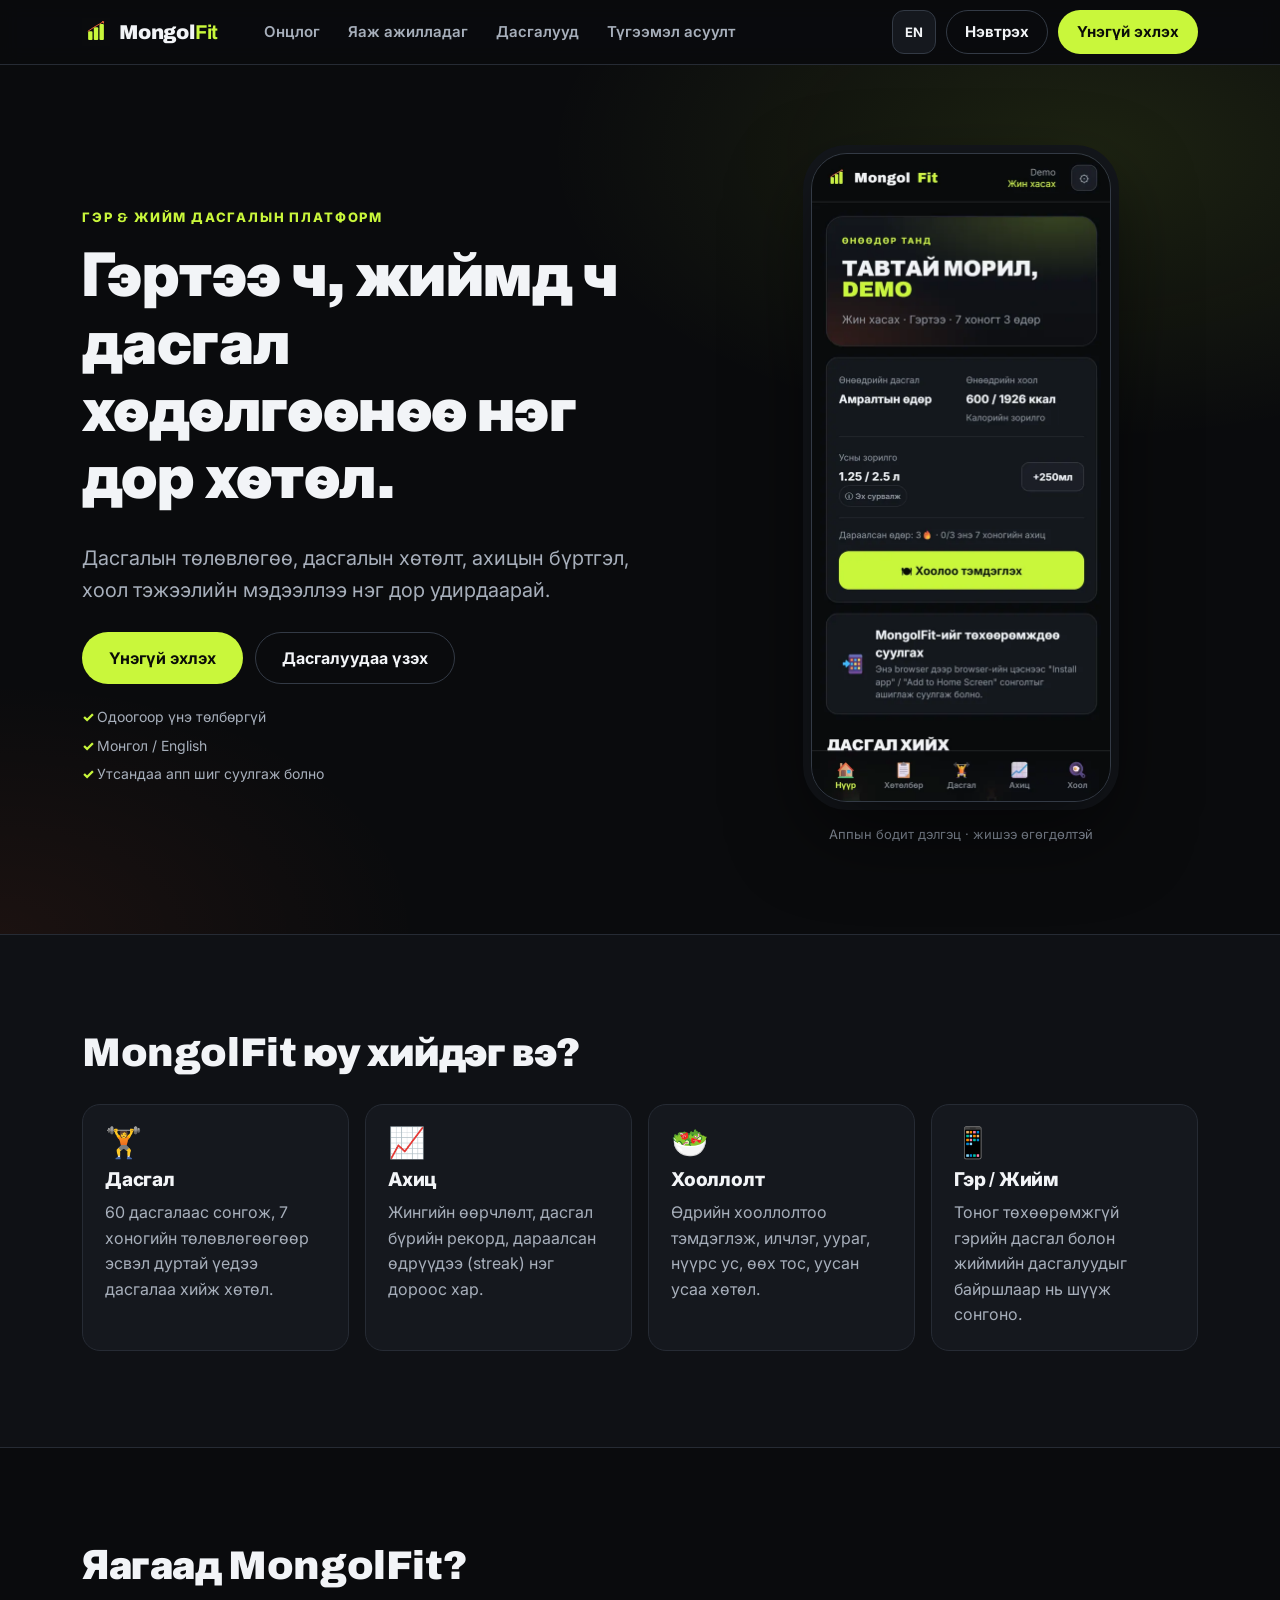
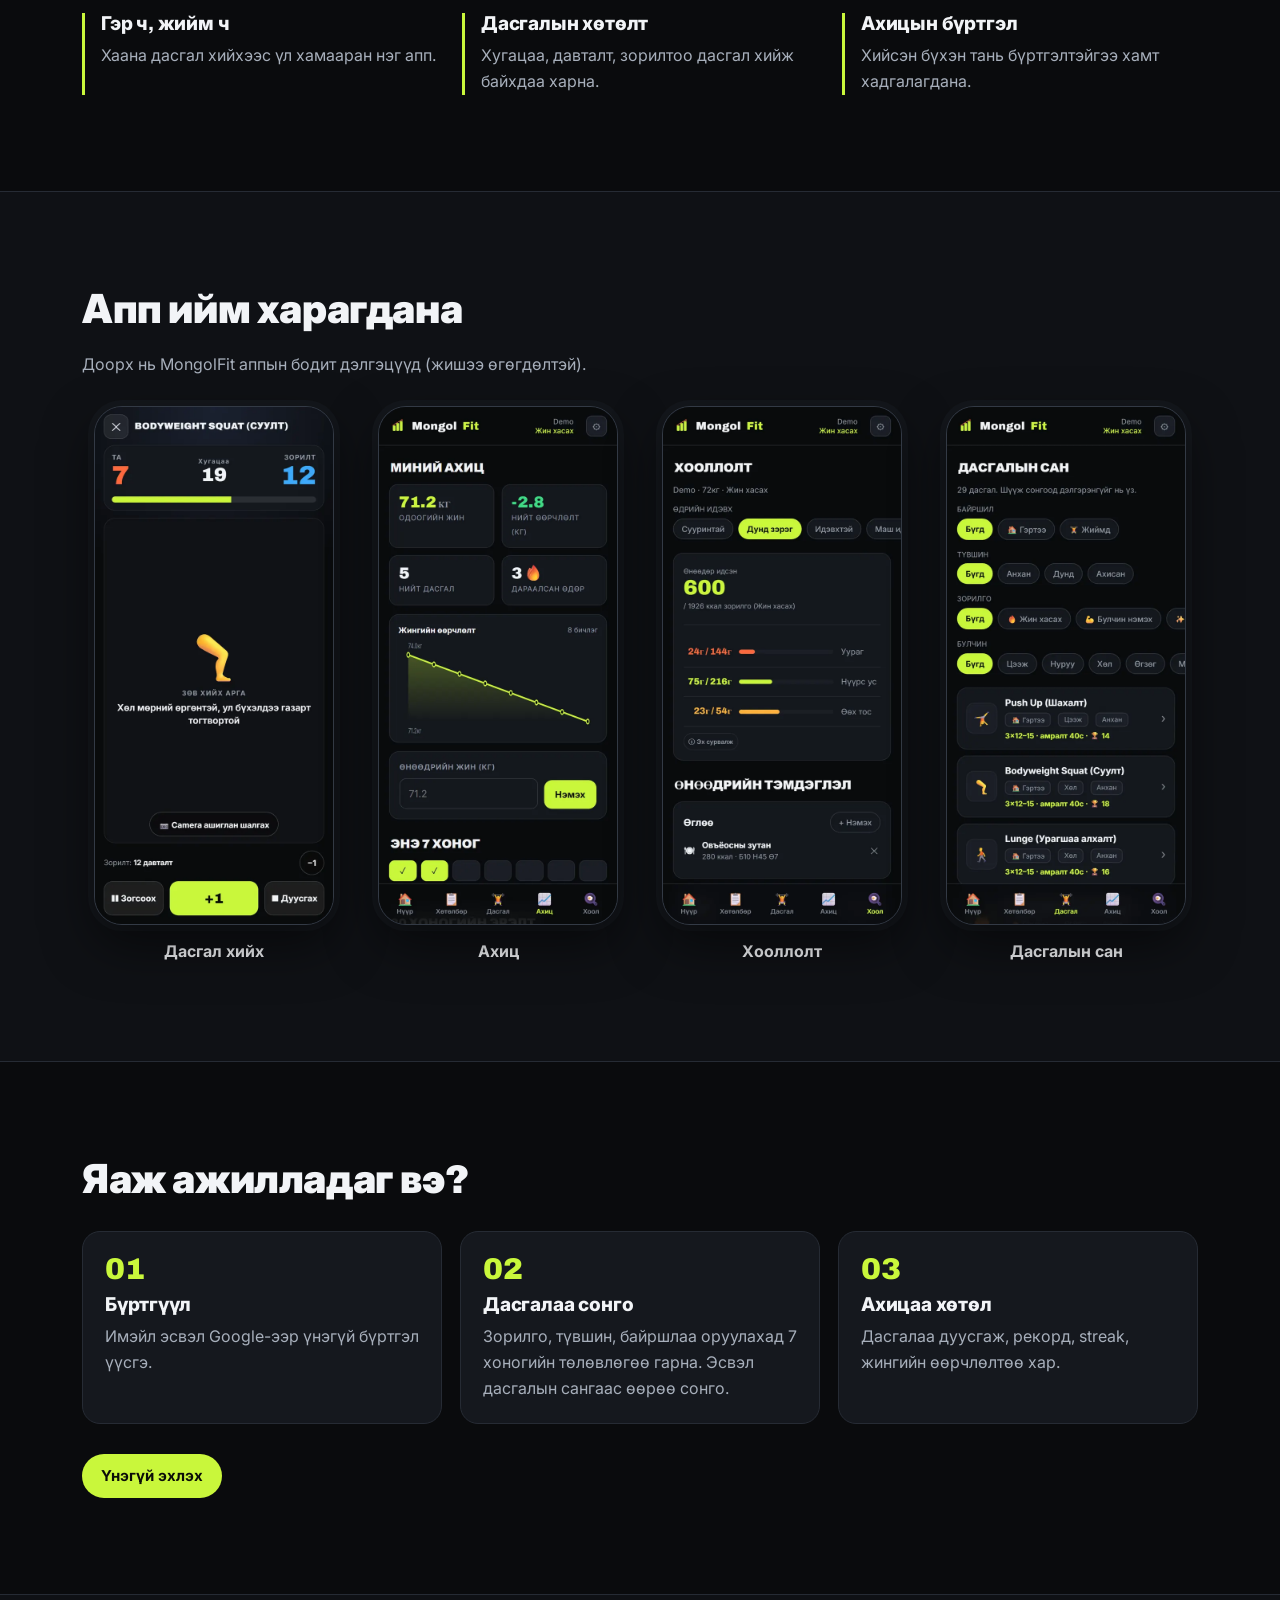
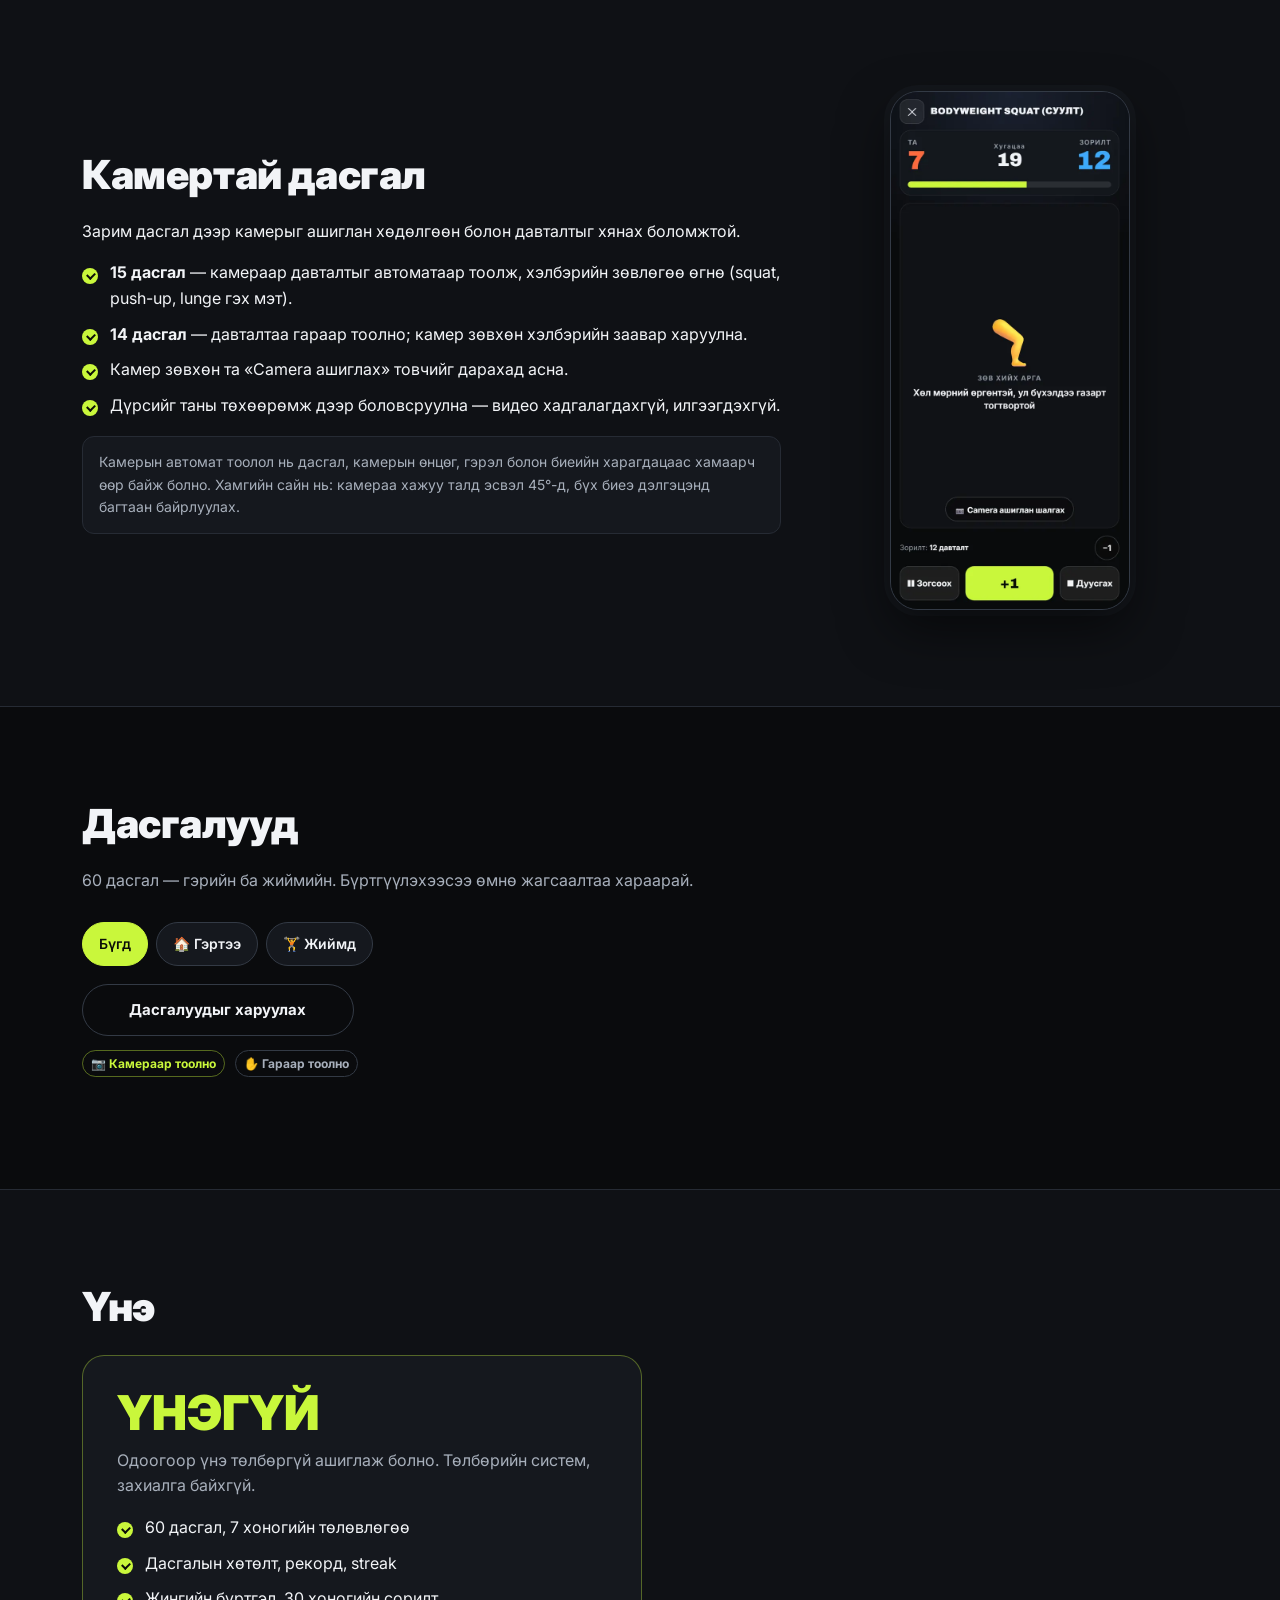
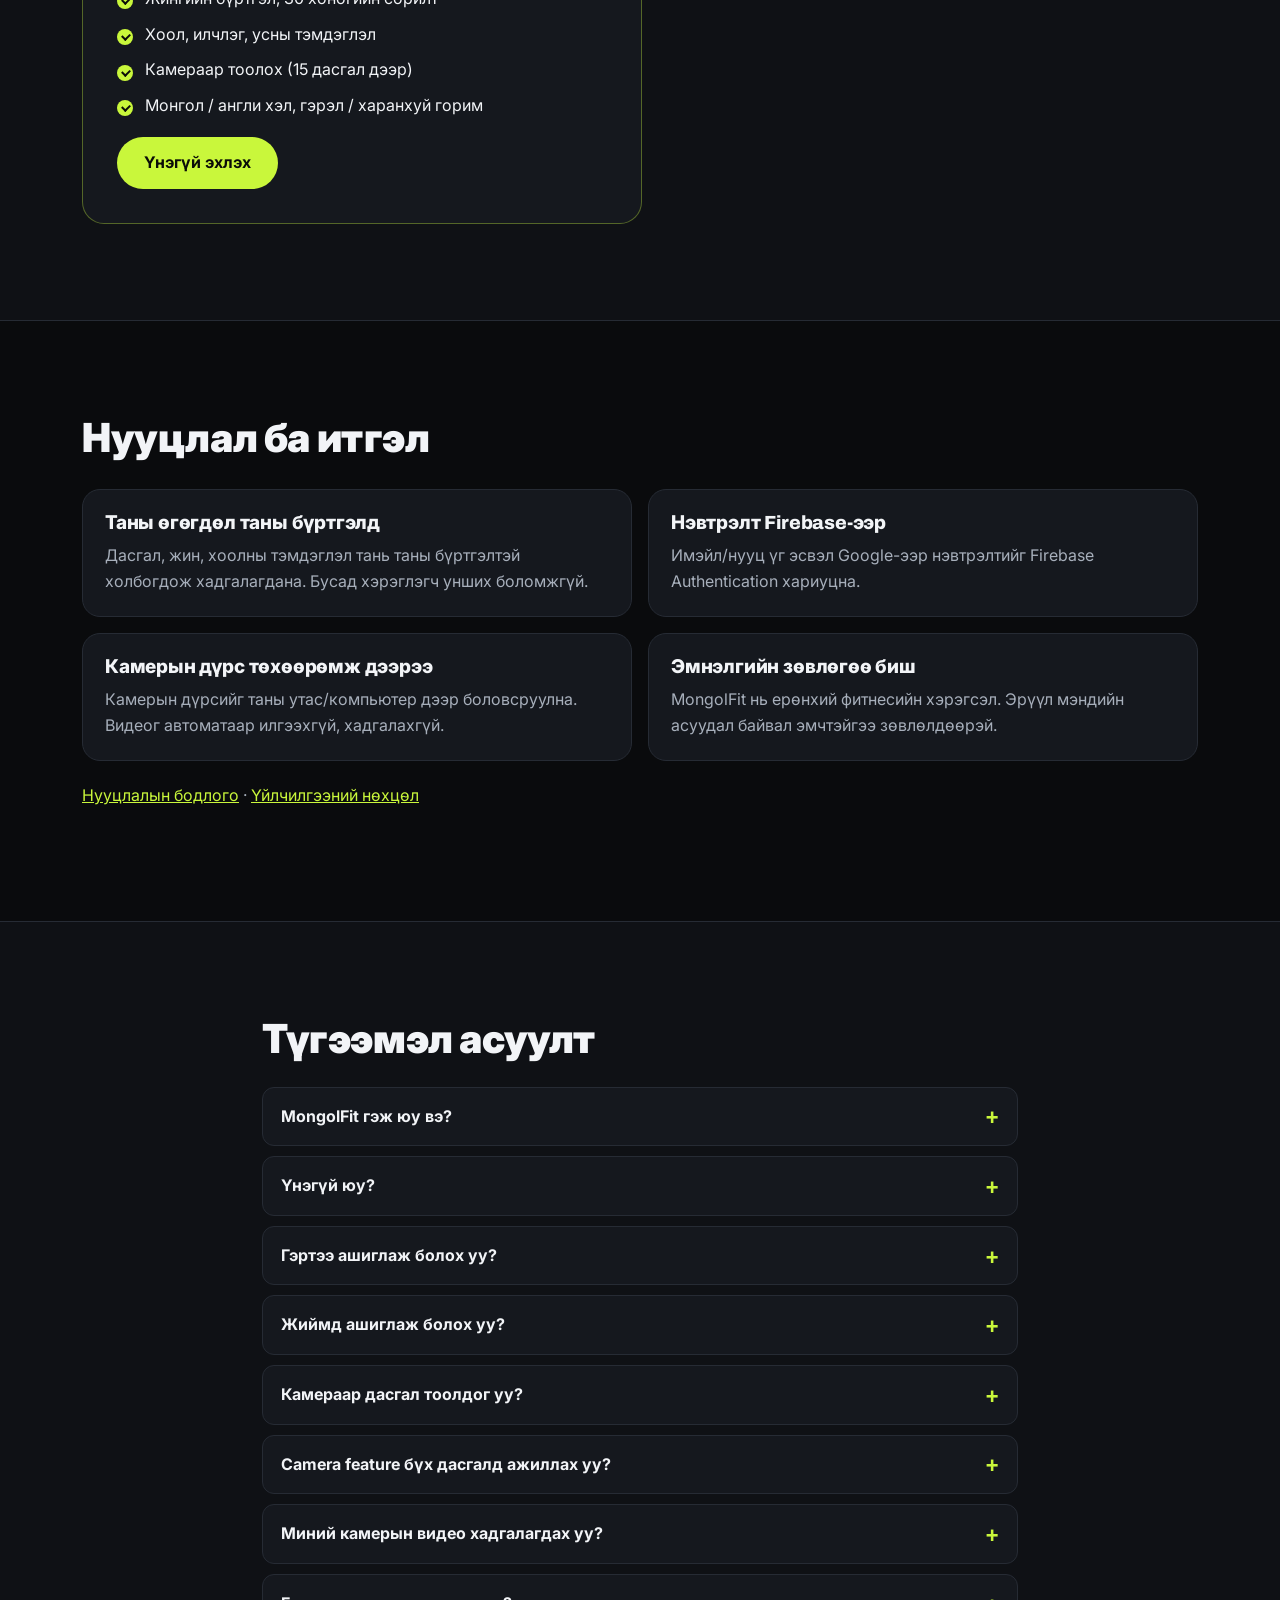
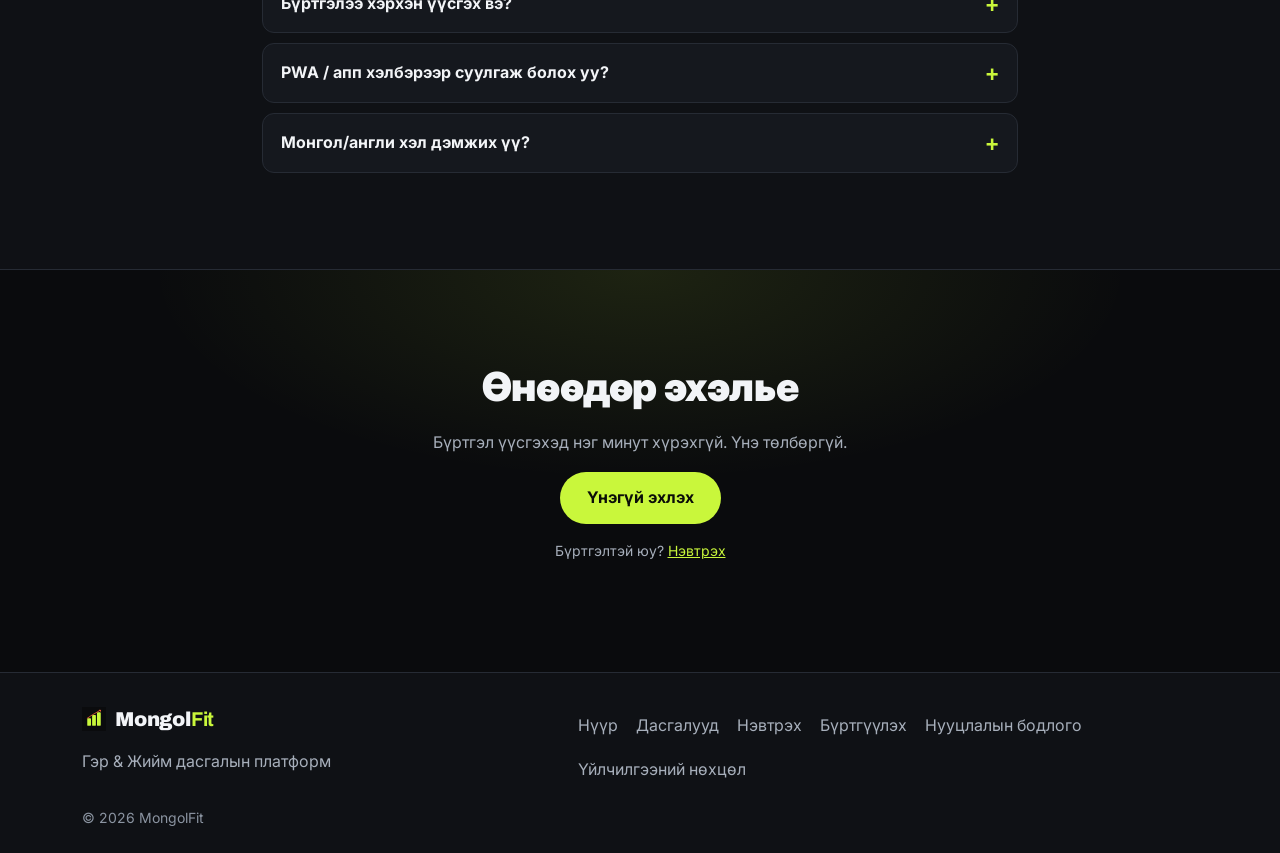
==== commit 67128ca9: "Exercise library: 29 -> 60 exercises Home (34): push-up variations (knee, incline, decline, diamond)" ====
--- a/index.html
+++ b/index.html
@@ -114,7 +114,7 @@
         <article class="card">
           <div class="ic" aria-hidden="true">🏋️</div>
           <h3 data-i18n="pub_f1_t">Дасгал</h3>
-          <p data-i18n="pub_f1_d">29 дасгалаас сонгож, 7 хоногийн төлөвлөгөөгөөр эсвэл дуртай үедээ дасгалаа хийж хөтөл.</p>
+          <p data-i18n="pub_f1_d">60 дасгалаас сонгож, 7 хоногийн төлөвлөгөөгөөр эсвэл дуртай үедээ дасгалаа хийж хөтөл.</p>
         </article>
         <article class="card">
           <div class="ic" aria-hidden="true">📈</div>
@@ -206,7 +206,7 @@
   <section class="exercises" id="exercises" aria-labelledby="exTitle">
     <div class="wrap">
       <h2 id="exTitle" data-i18n="pub_ex_title">Дасгалууд</h2>
-      <p class="section-sub" data-i18n="pub_ex_sub">29 дасгал — гэрийн ба жиймийн. Бүртгүүлэхээсээ өмнө жагсаалтаа хараарай.</p>
+      <p class="section-sub" data-i18n="pub_ex_sub">60 дасгал — гэрийн ба жиймийн. Бүртгүүлэхээсээ өмнө жагсаалтаа хараарай.</p>
       <div class="chips" role="group" aria-label="Байршлаар шүүх" data-i18n-attr="aria-label:pub_ex_filter">
         <button type="button" class="chip on" data-loc="all" aria-pressed="true" data-i18n="pub_ex_all">Бүгд</button>
         <button type="button" class="chip" data-loc="home" aria-pressed="false" data-i18n="pub_ex_home">🏠 Гэртээ</button>
@@ -227,7 +227,7 @@
         <p class="price-tag" data-i18n="pub_price_tag">ҮНЭГҮЙ</p>
         <p class="price-lead" data-i18n="pub_price_lead">Одоогоор үнэ төлбөргүй ашиглаж болно. Төлбөрийн систем, захиалга байхгүй.</p>
         <ul class="ticks">
-          <li data-i18n="pub_price_i1">29 дасгал, 7 хоногийн төлөвлөгөө</li>
+          <li data-i18n="pub_price_i1">60 дасгал, 7 хоногийн төлөвлөгөө</li>
           <li data-i18n="pub_price_i2">Дасгалын хөтөлт, рекорд, streak</li>
           <li data-i18n="pub_price_i3">Жингийн бүртгэл, 30 хоногийн сорилт</li>
           <li data-i18n="pub_price_i4">Хоол, илчлэг, усны тэмдэглэл</li>
@@ -264,7 +264,7 @@
         <details><summary data-i18n="pub_q3">Гэртээ ашиглаж болох уу?</summary><p data-i18n="pub_a3">Болно. Тоног төхөөрөмжгүй хийх гэрийн дасгалууд бий, төлөвлөгөө үүсгэхдээ «Гэртээ»-г сонгоно.</p></details>
         <details><summary data-i18n="pub_q4">Жиймд ашиглаж болох уу?</summary><p data-i18n="pub_a4">Болно. Жиймийн тоног төхөөрөмжтэй дасгалууд бий, «Жиймд»-ийг сонгоод төлөвлөгөө гаргана.</p></details>
         <details><summary data-i18n="pub_q5">Камераар дасгал тоолдог уу?</summary><p data-i18n="pub_a5">15 дасгал дээр камер давталтыг автоматаар тоолж чадна. Тоолол нь тооцоолол бөгөөд камерын өнцөг, гэрэл, биеийн харагдацаас хамаарна.</p></details>
-        <details><summary data-i18n="pub_q6">Camera feature бүх дасгалд ажиллах уу?</summary><p data-i18n="pub_a6">Үгүй. 29 дасгалын 15-д автомат тоолол ажиллана. Бусад 14 дасгал дээр давталтаа гараар тоолно.</p></details>
+        <details><summary data-i18n="pub_q6">Camera feature бүх дасгалд ажиллах уу?</summary><p data-i18n="pub_a6">Үгүй. 60 дасгалын 15-д автомат тоолол ажиллана. Бусад 45 дасгал дээр давталтаа гараар тоолно.</p></details>
         <details><summary data-i18n="pub_q7">Миний камерын видео хадгалагдах уу?</summary><p data-i18n="pub_a7">Үгүй. Дүрсийг зөвхөн таны төхөөрөмж дээр боловсруулна; видео бичих, хадгалах, серверт илгээх зүйл хийхгүй. Камер та товч дарахад л асна.</p></details>
         <details><summary data-i18n="pub_q8">Бүртгэлээ хэрхэн үүсгэх вэ?</summary><p data-i18n="pub_a8">«Үнэгүй эхлэх» дээр дарж имэйл, нууц үгээр эсвэл Google-ээр бүртгүүлнэ. Дараа нь нас, өндөр, жин, зорилгоо оруулахад төлөвлөгөө гарна.</p></details>
         <details><summary data-i18n="pub_q9">PWA / апп хэлбэрээр суулгаж болох уу?</summary><p data-i18n="pub_a9">Болно. Browser-ийн цэснээс «Install app» / «Add to Home Screen»-ийг сонгоно. Суулгах нь заавал биш — browser дээр шууд ашиглаж болно.</p></details>
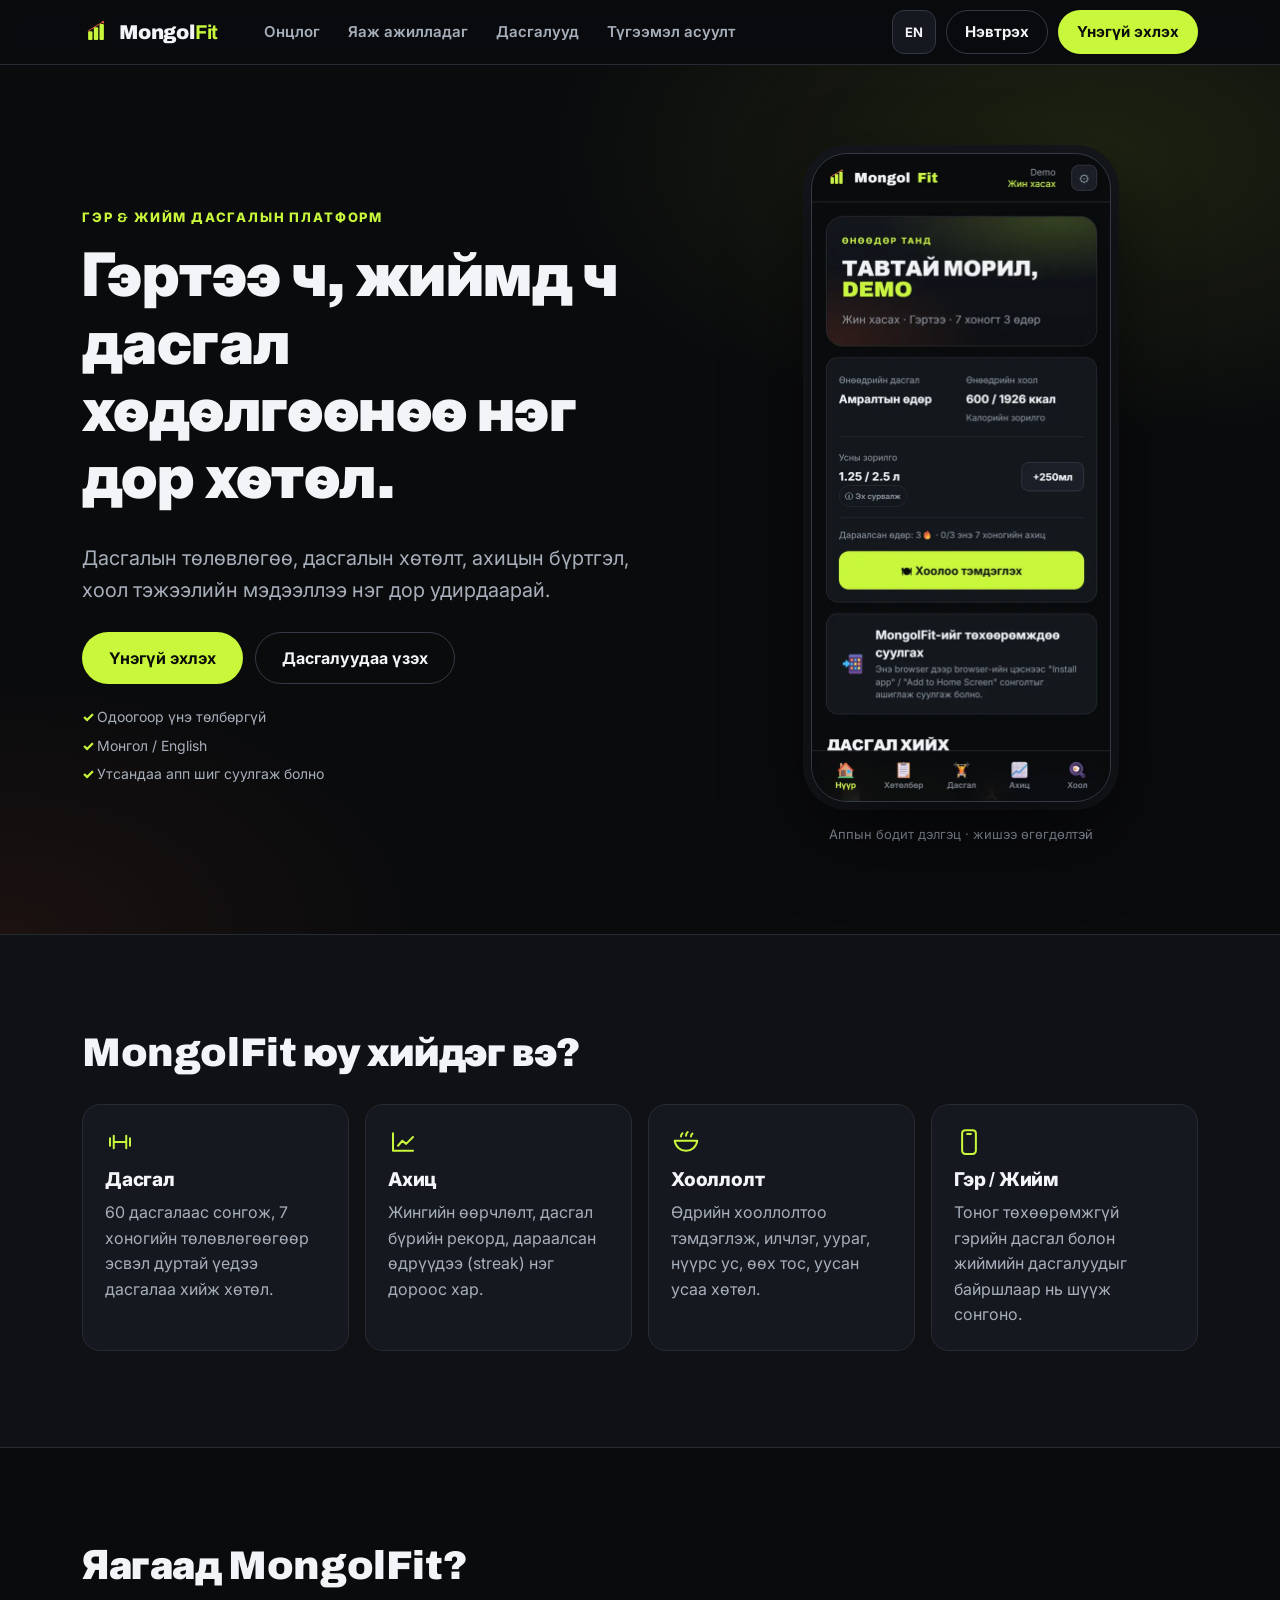
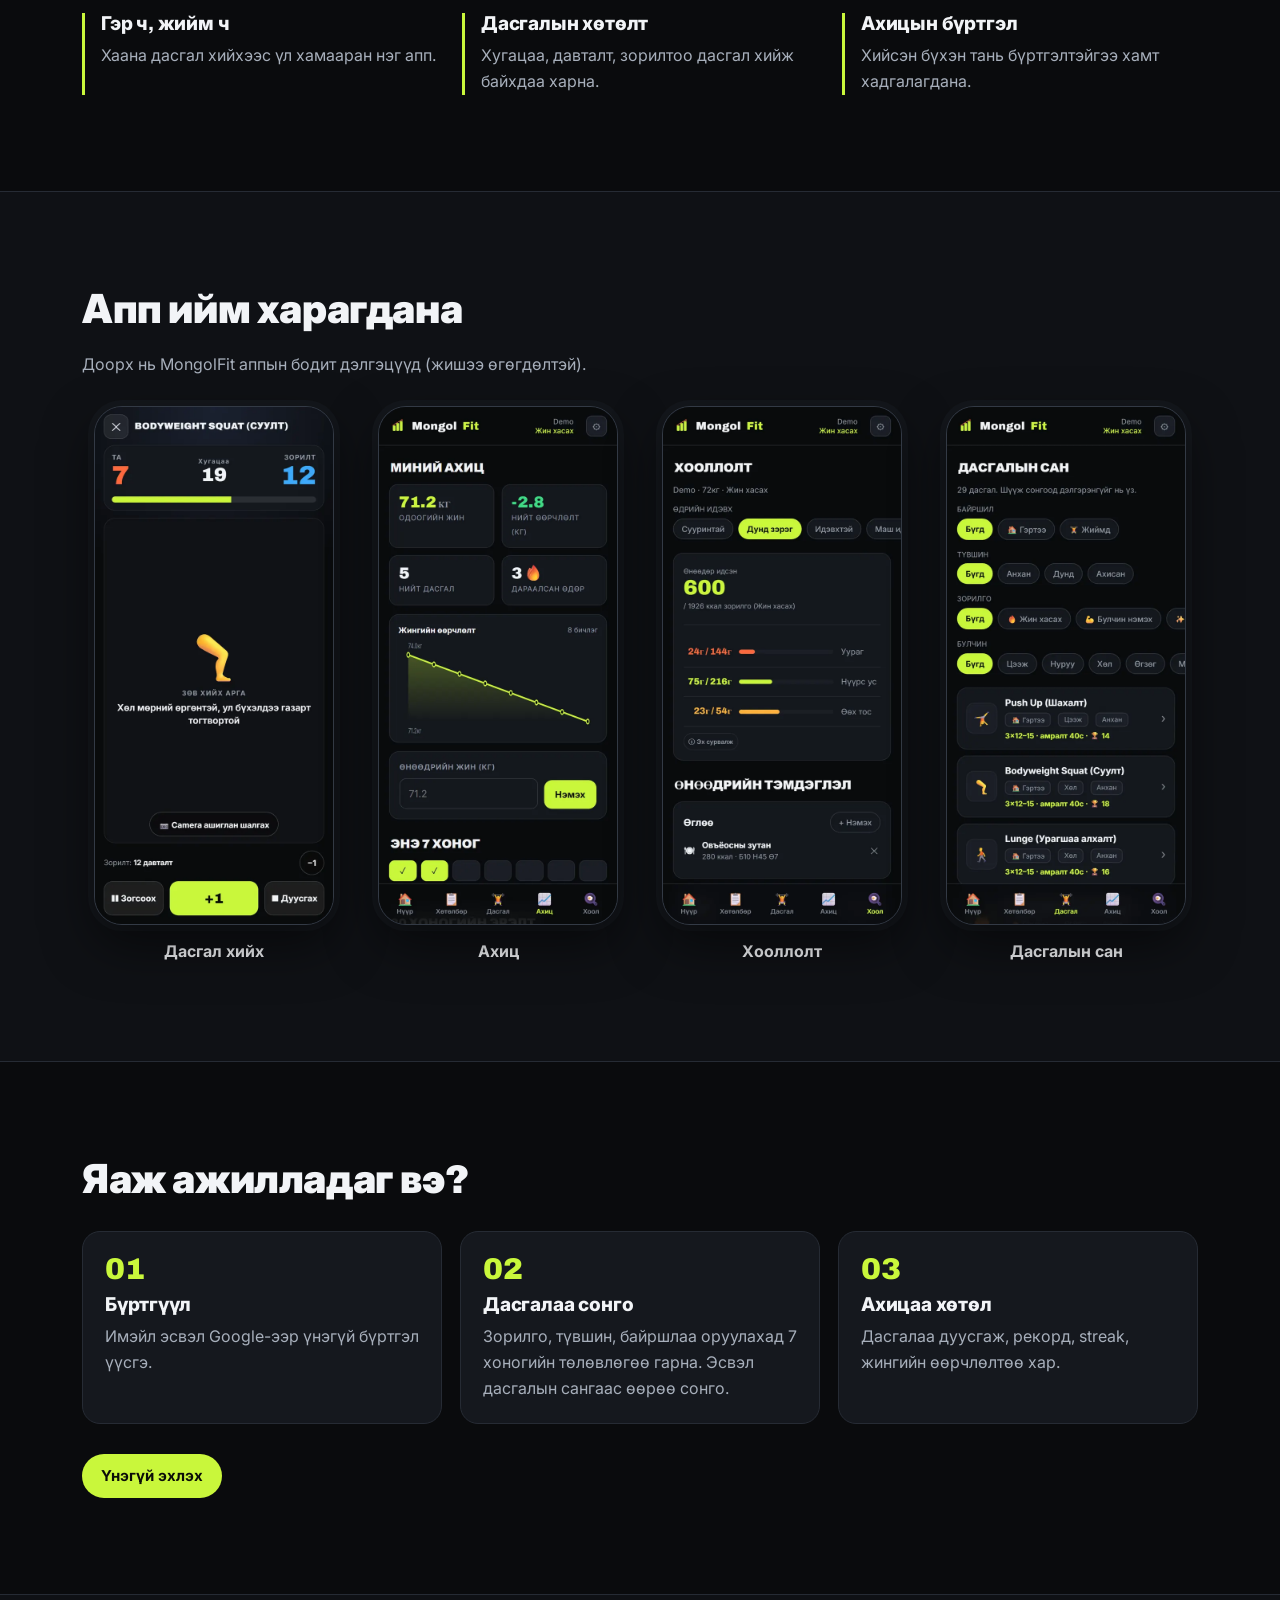
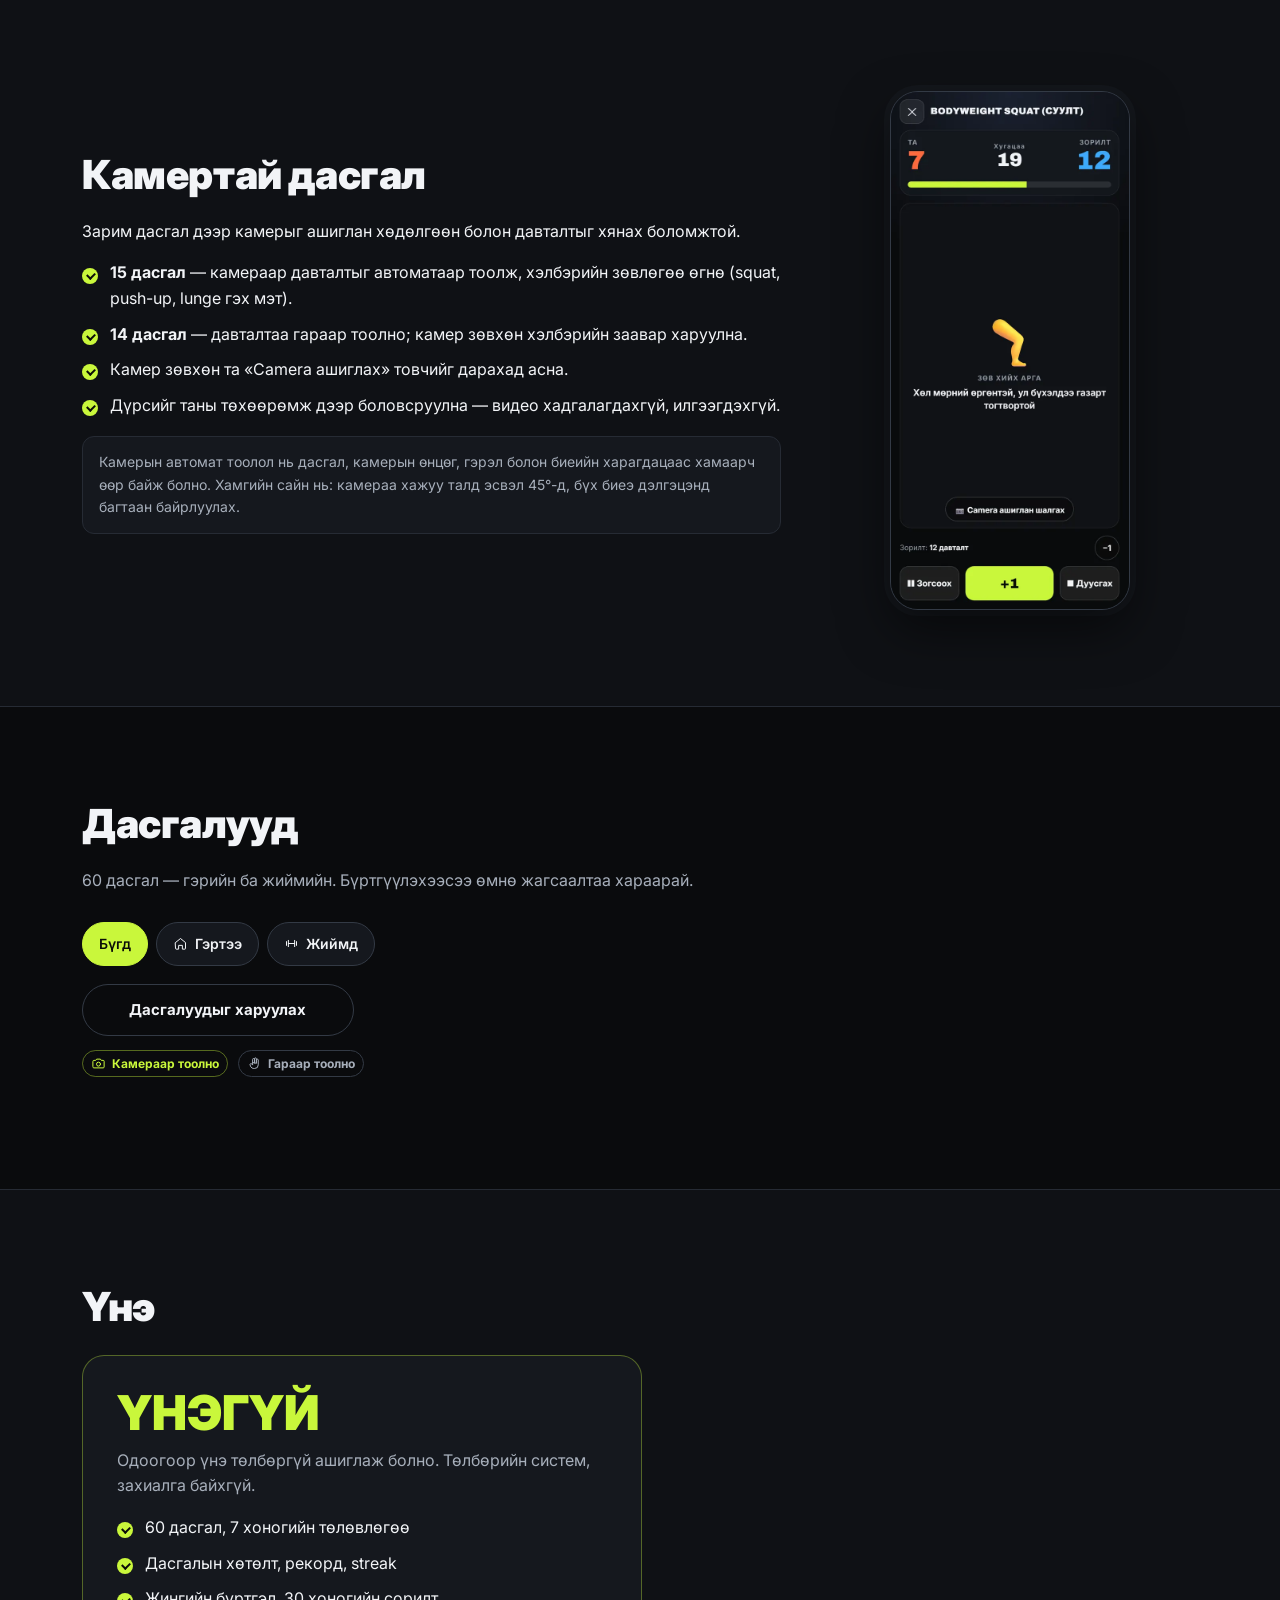
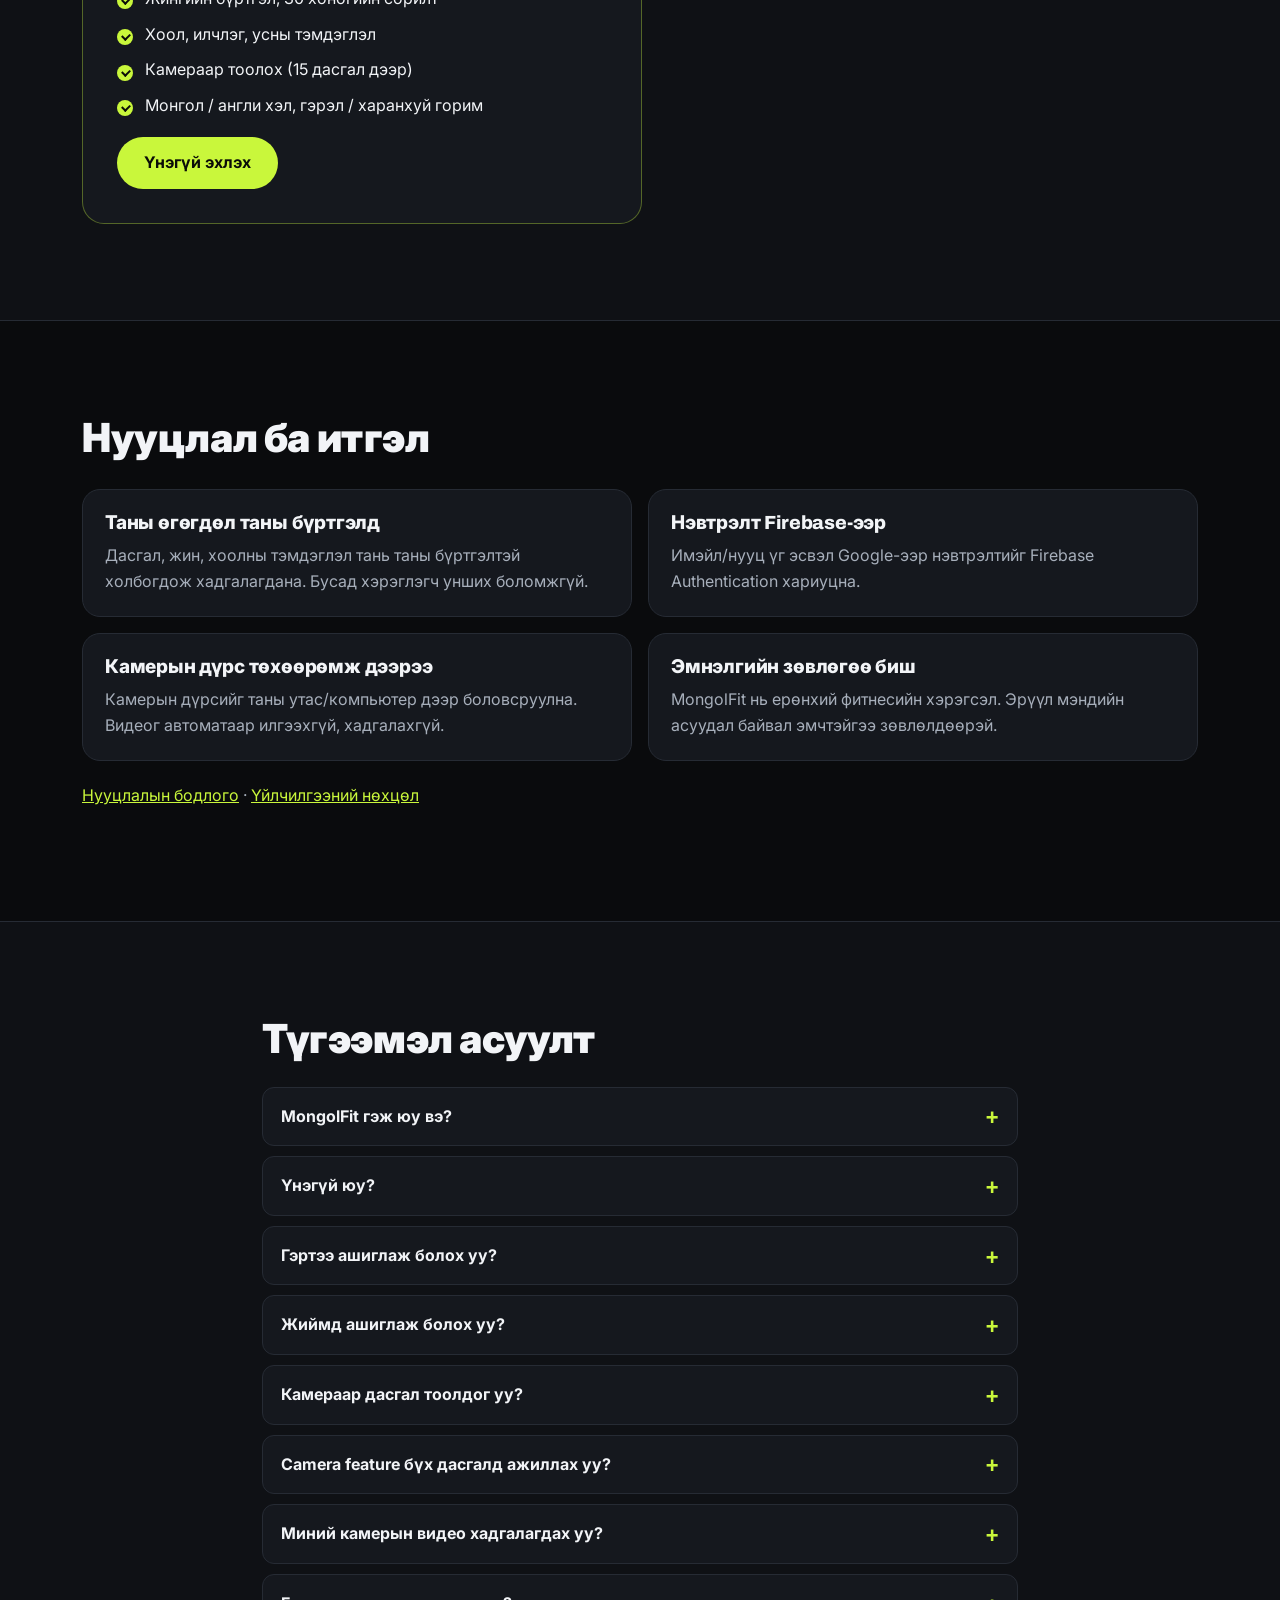
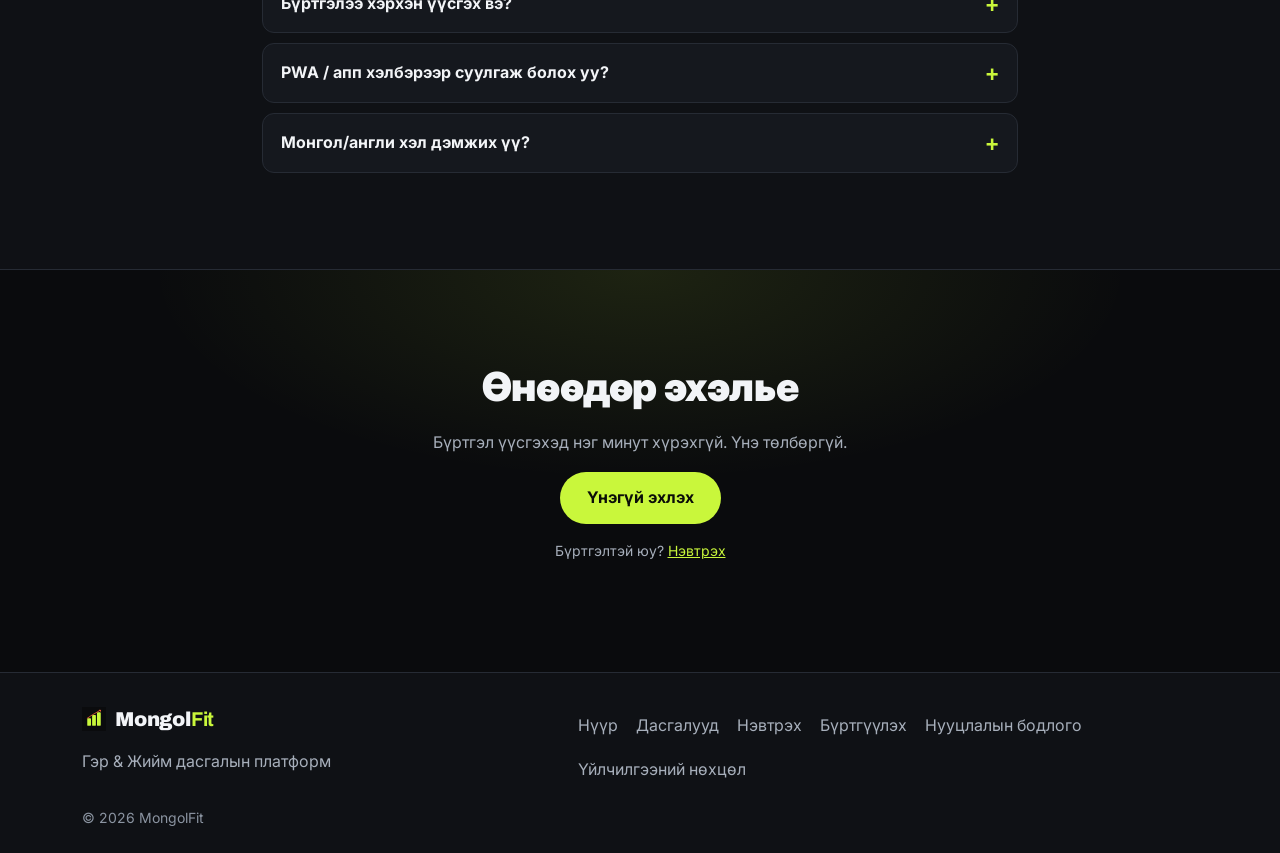
==== commit 4410a20b: "Landing page: photos and line-art icons, no emoji The public page is standalone and never loaded the" ====
--- a/index.html
+++ b/index.html
@@ -5,14 +5,14 @@
 <meta name="viewport" content="width=device-width, initial-scale=1, viewport-fit=cover">
 <title data-i18n="pub_meta_title">MongolFit — Гэр & Жийм дасгалын платформ</title>
 <meta name="description" data-i18n-attr="content:pub_meta_desc" content="MongolFit — гэртээ болон жиймд дасгалаа төлөвлөж хөтлөх, ахицаа хянах, хооллолтоо тэмдэглэх үнэгүй вэб апп. Монгол, англи хэлтэй. Зарим дасгалыг камераар тоолно.">
-<link rel="canonical" href="https://fitzone-five-jet.vercel.app/">
+<link rel="canonical" href="https://mongolfit.vercel.app/">
 <meta name="theme-color" content="#0A0B0D">
 <meta property="og:type" content="website">
 <meta property="og:site_name" content="MongolFit">
 <meta property="og:title" content="MongolFit — Гэр & Жийм дасгалын платформ">
 <meta property="og:description" content="Дасгалын төлөвлөгөө, дасгалын хөтөлт, ахицын бүртгэл, хооллолтын мэдээллээ нэг дор удирдаарай. Одоогоор үнэ төлбөргүй.">
-<meta property="og:url" content="https://fitzone-five-jet.vercel.app/">
-<meta property="og:image" content="https://fitzone-five-jet.vercel.app/assets/og.jpg">
+<meta property="og:url" content="https://mongolfit.vercel.app/">
+<meta property="og:image" content="https://mongolfit.vercel.app/assets/og.jpg">
 <meta property="og:image:width" content="1200">
 <meta property="og:image:height" content="630">
 <meta property="og:image:alt" content="MongolFit — Гэр & Жийм дасгалын платформ">
@@ -21,7 +21,7 @@
 <meta name="twitter:card" content="summary_large_image">
 <meta name="twitter:title" content="MongolFit — Гэр & Жийм дасгалын платформ">
 <meta name="twitter:description" content="Дасгал, ахиц, хооллолтоо нэг дор хөтлөх үнэгүй вэб апп.">
-<meta name="twitter:image" content="https://fitzone-five-jet.vercel.app/assets/og.jpg">
+<meta name="twitter:image" content="https://mongolfit.vercel.app/assets/og.jpg">
 <link rel="icon" type="image/svg+xml" href="icons/logo-mark.svg">
 <link rel="apple-touch-icon" href="icons/icon-180.png">
 <link rel="manifest" href="manifest.json">
@@ -33,12 +33,12 @@
 <link rel="stylesheet" href="css/public.css">
 <script type="application/ld+json">
 {"@context":"https://schema.org","@graph":[
- {"@type":"Organization","@id":"https://fitzone-five-jet.vercel.app/#org","name":"MongolFit",
-  "url":"https://fitzone-five-jet.vercel.app/","logo":"https://fitzone-five-jet.vercel.app/icons/icon-512.png"},
- {"@type":"WebSite","@id":"https://fitzone-five-jet.vercel.app/#site","name":"MongolFit",
-  "alternateName":"MongolFit — Гэр & Жийм дасгалын платформ","url":"https://fitzone-five-jet.vercel.app/",
-  "inLanguage":["mn","en"],"publisher":{"@id":"https://fitzone-five-jet.vercel.app/#org"}},
- {"@type":"WebApplication","name":"MongolFit","url":"https://fitzone-five-jet.vercel.app/","applicationCategory":"HealthApplication",
+ {"@type":"Organization","@id":"https://mongolfit.vercel.app/#org","name":"MongolFit",
+  "url":"https://mongolfit.vercel.app/","logo":"https://mongolfit.vercel.app/icons/icon-512.png"},
+ {"@type":"WebSite","@id":"https://mongolfit.vercel.app/#site","name":"MongolFit",
+  "alternateName":"MongolFit — Гэр & Жийм дасгалын платформ","url":"https://mongolfit.vercel.app/",
+  "inLanguage":["mn","en"],"publisher":{"@id":"https://mongolfit.vercel.app/#org"}},
+ {"@type":"WebApplication","name":"MongolFit","url":"https://mongolfit.vercel.app/","applicationCategory":"HealthApplication",
   "operatingSystem":"Web browser","inLanguage":["mn","en"],"offers":{"@type":"Offer","price":"0","priceCurrency":"MNT"}}
 ]}
 </script>
@@ -112,22 +112,22 @@
       <h2 id="featuresTitle" data-i18n="pub_features_title">MongolFit юу хийдэг вэ?</h2>
       <div class="cards four">
         <article class="card">
-          <div class="ic" aria-hidden="true">🏋️</div>
+          <div class="ic"><svg class="ic-svg" viewBox="0 0 24 24" fill="none" stroke="currentColor" stroke-width="1.6" stroke-linecap="round" stroke-linejoin="round" aria-hidden="true"><path d="M4 9v6M7 7v10M17 7v10M20 9v6M7 12h10"/></svg></div>
           <h3 data-i18n="pub_f1_t">Дасгал</h3>
           <p data-i18n="pub_f1_d">60 дасгалаас сонгож, 7 хоногийн төлөвлөгөөгөөр эсвэл дуртай үедээ дасгалаа хийж хөтөл.</p>
         </article>
         <article class="card">
-          <div class="ic" aria-hidden="true">📈</div>
+          <div class="ic"><svg class="ic-svg" viewBox="0 0 24 24" fill="none" stroke="currentColor" stroke-width="1.6" stroke-linecap="round" stroke-linejoin="round" aria-hidden="true"><path d="M4 19V5M4 19h16M8 15l3.5-4 3 2.5L20 8"/></svg></div>
           <h3 data-i18n="pub_f2_t">Ахиц</h3>
           <p data-i18n="pub_f2_d">Жингийн өөрчлөлт, дасгал бүрийн рекорд, дараалсан өдрүүдээ (streak) нэг дороос хар.</p>
         </article>
         <article class="card">
-          <div class="ic" aria-hidden="true">🥗</div>
+          <div class="ic"><svg class="ic-svg" viewBox="0 0 24 24" fill="none" stroke="currentColor" stroke-width="1.6" stroke-linecap="round" stroke-linejoin="round" aria-hidden="true"><path d="M3 11h18a9 9 0 0 1-9 8 9 9 0 0 1-9-8zM8 7.5c0-1.5 1.2-2.5 1.2-2.5M12 7c0-2 1.4-3 1.4-3M16 7.5c0-1.5 1.2-2.2 1.2-2.2"/></svg></div>
           <h3 data-i18n="pub_f3_t">Хооллолт</h3>
           <p data-i18n="pub_f3_d">Өдрийн хооллолтоо тэмдэглэж, илчлэг, уураг, нүүрс ус, өөх тос, уусан усаа хөтөл.</p>
         </article>
         <article class="card">
-          <div class="ic" aria-hidden="true">📱</div>
+          <div class="ic"><svg class="ic-svg" viewBox="0 0 24 24" fill="none" stroke="currentColor" stroke-width="1.6" stroke-linecap="round" stroke-linejoin="round" aria-hidden="true"><rect x="6.5" y="2.5" width="11" height="19" rx="2.5"/><path d="M10.5 5.5h3"/></svg></div>
           <h3 data-i18n="pub_f4_t">Гэр / Жийм</h3>
           <p data-i18n="pub_f4_d">Тоног төхөөрөмжгүй гэрийн дасгал болон жиймийн дасгалуудыг байршлаар нь шүүж сонгоно.</p>
         </article>
@@ -209,13 +209,13 @@
       <p class="section-sub" data-i18n="pub_ex_sub">60 дасгал — гэрийн ба жиймийн. Бүртгүүлэхээсээ өмнө жагсаалтаа хараарай.</p>
       <div class="chips" role="group" aria-label="Байршлаар шүүх" data-i18n-attr="aria-label:pub_ex_filter">
         <button type="button" class="chip on" data-loc="all" aria-pressed="true" data-i18n="pub_ex_all">Бүгд</button>
-        <button type="button" class="chip" data-loc="home" aria-pressed="false" data-i18n="pub_ex_home">🏠 Гэртээ</button>
-        <button type="button" class="chip" data-loc="gym" aria-pressed="false" data-i18n="pub_ex_gym">🏋️ Жиймд</button>
+        <button type="button" class="chip" data-loc="home" aria-pressed="false"><svg class="ic-svg" viewBox="0 0 24 24" fill="none" stroke="currentColor" stroke-width="1.6" stroke-linecap="round" stroke-linejoin="round" aria-hidden="true"><path d="M4 10.5 12 4l8 6.5V20a1 1 0 0 1-1 1h-4v-6H9v6H5a1 1 0 0 1-1-1z"/></svg><span data-i18n="pub_ex_home">Гэртээ</span></button>
+        <button type="button" class="chip" data-loc="gym" aria-pressed="false"><svg class="ic-svg" viewBox="0 0 24 24" fill="none" stroke="currentColor" stroke-width="1.6" stroke-linecap="round" stroke-linejoin="round" aria-hidden="true"><path d="M4 9v6M7 7v10M17 7v10M20 9v6M7 12h10"/></svg><span data-i18n="pub_ex_gym">Жиймд</span></button>
       </div>
       <div id="exList" class="ex-list" aria-live="polite">
         <button type="button" class="btn ghost" id="exLoad" data-i18n="pub_ex_show">Дасгалуудыг харуулах</button>
       </div>
-      <p class="legend"><span class="tag cam" data-i18n="pub_ex_tag_cam">📷 Камераар тоолно</span> <span class="tag man" data-i18n="pub_ex_tag_manual">✋ Гараар тоолно</span></p>
+      <p class="legend"><span class="tag cam"><svg class="ic-svg" viewBox="0 0 24 24" fill="none" stroke="currentColor" stroke-width="1.6" stroke-linecap="round" stroke-linejoin="round" aria-hidden="true"><path d="M3 8.5A1.5 1.5 0 0 1 4.5 7h3L9 5h6l1.5 2h3A1.5 1.5 0 0 1 21 8.5v9A1.5 1.5 0 0 1 19.5 19h-15A1.5 1.5 0 0 1 3 17.5z"/><circle cx="12" cy="13" r="3.2"/></svg><span data-i18n="pub_ex_tag_cam">Камераар тоолно</span></span> <span class="tag man"><svg class="ic-svg" viewBox="0 0 24 24" fill="none" stroke="currentColor" stroke-width="1.6" stroke-linecap="round" stroke-linejoin="round" aria-hidden="true"><path d="M9 11V5.5a1.5 1.5 0 0 1 3 0V11m0 0V4.5a1.5 1.5 0 0 1 3 0V11m0 0V6.5a1.5 1.5 0 0 1 3 0V14a6 6 0 0 1-6 6h-1a6 6 0 0 1-5-2.7L5 14.4a1.6 1.6 0 0 1 2.6-1.8L9 14.5V11z"/></svg><span data-i18n="pub_ex_tag_manual">Гараар тоолно</span></span></p>
     </div>
   </section>
 
--- a/css/public.css
+++ b/css/public.css
@@ -91,6 +91,19 @@
   .hero-grid{grid-template-columns:minmax(0,1fr)}
 }
 
+/* ---------- line-art icons + exercise thumbnails ---------- */
+.ic-svg{width:30px; height:30px; display:block; color:var(--acc-ink)}
+.card .ic{margin-bottom:12px; line-height:0}
+.chip .ic-svg, .tag .ic-svg, .ex-meta .ic-svg{width:15px; height:15px; display:inline-block; vertical-align:-3px; color:currentColor}
+.chips .chip{display:inline-flex; align-items:center; gap:7px}
+.legend .tag{display:inline-flex; align-items:center; gap:6px}
+.ex-item .ex-thumb{width:54px; height:54px; flex:none; border-radius:12px; overflow:hidden; background:var(--card2);
+  border:1px solid var(--line); display:grid; place-items:center; color:var(--mut2)}
+.ex-item .ex-thumb img{width:100%; height:100%; object-fit:cover; display:block}
+.ex-item .ex-ph{width:26px; height:26px}
+.ex-item .ex-meta .tag{display:inline-flex; align-items:center; gap:5px}
+@media (max-width:360px){ .ex-item .ex-thumb{width:46px; height:46px} }
+
 /* ---------- sections ---------- */
 section{padding-block:clamp(48px, 8vw, 96px)}
 section[id], main[id]{scroll-margin-top:72px}
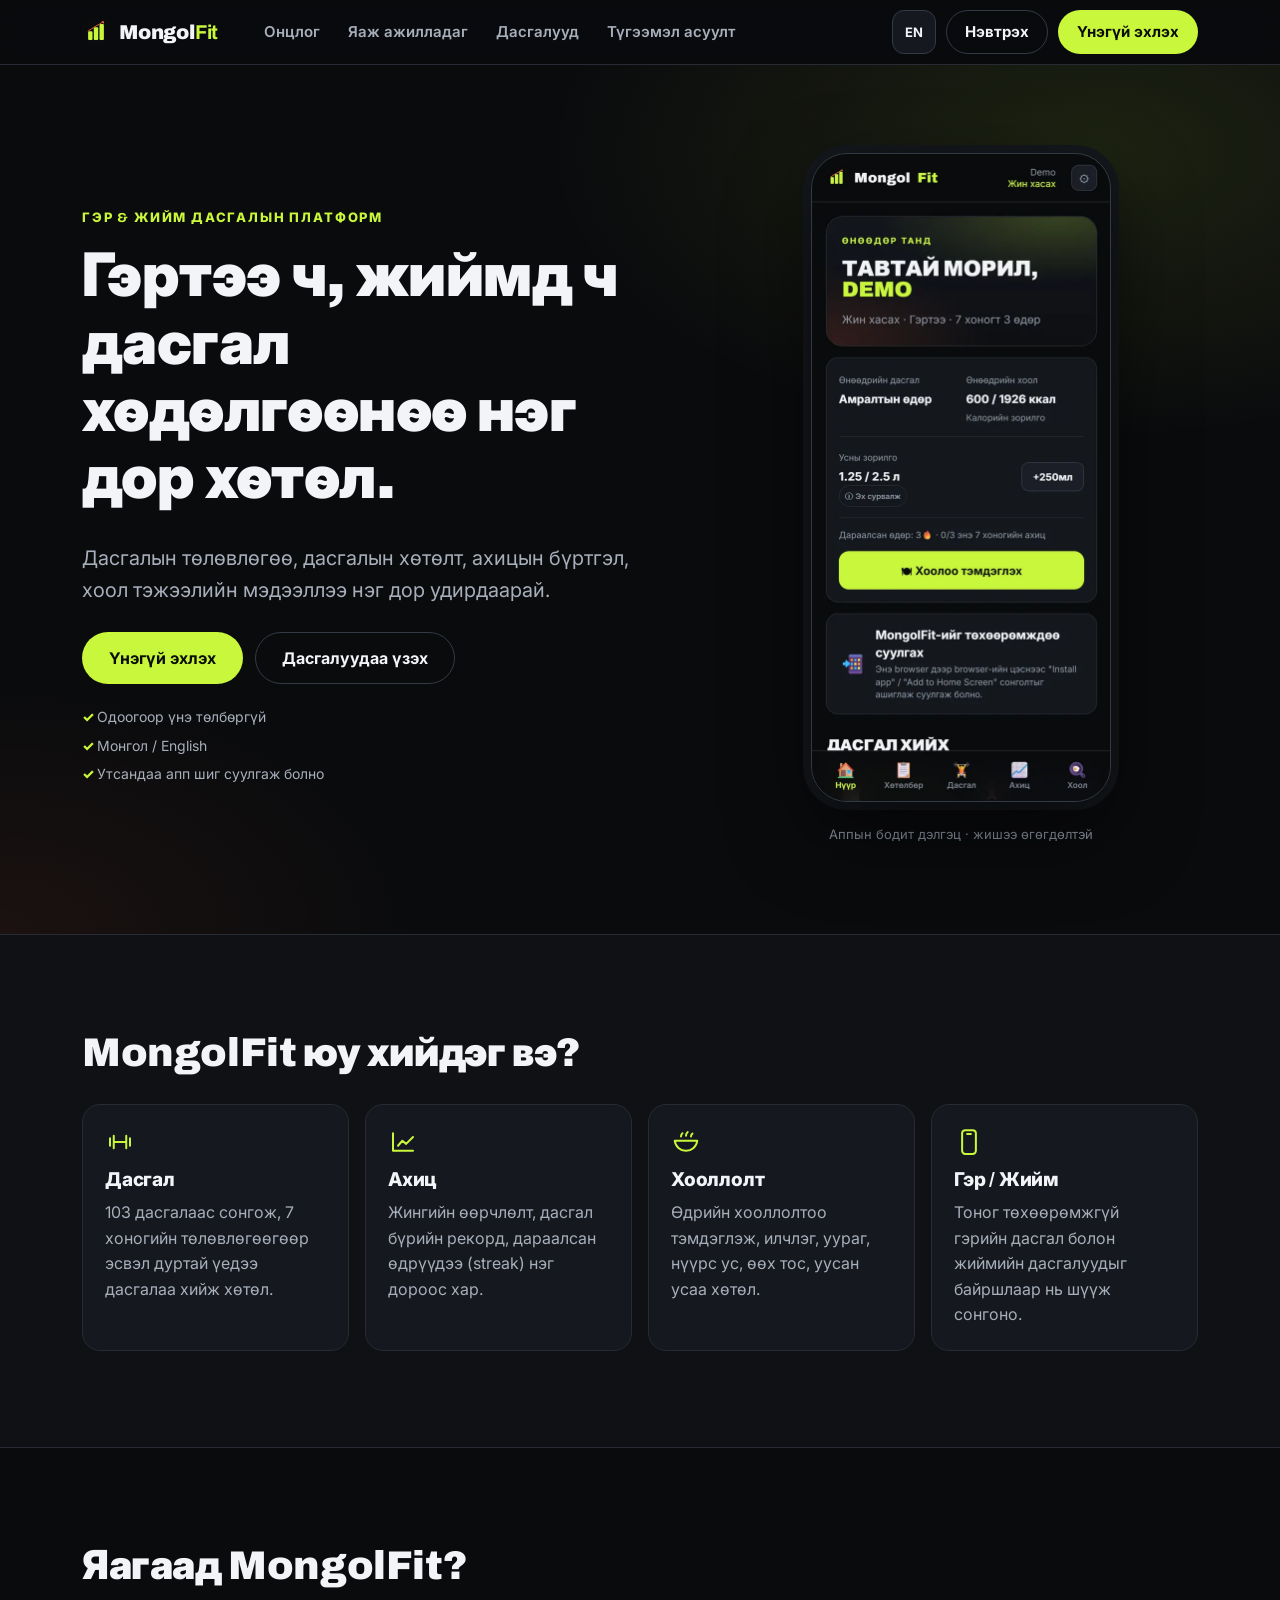
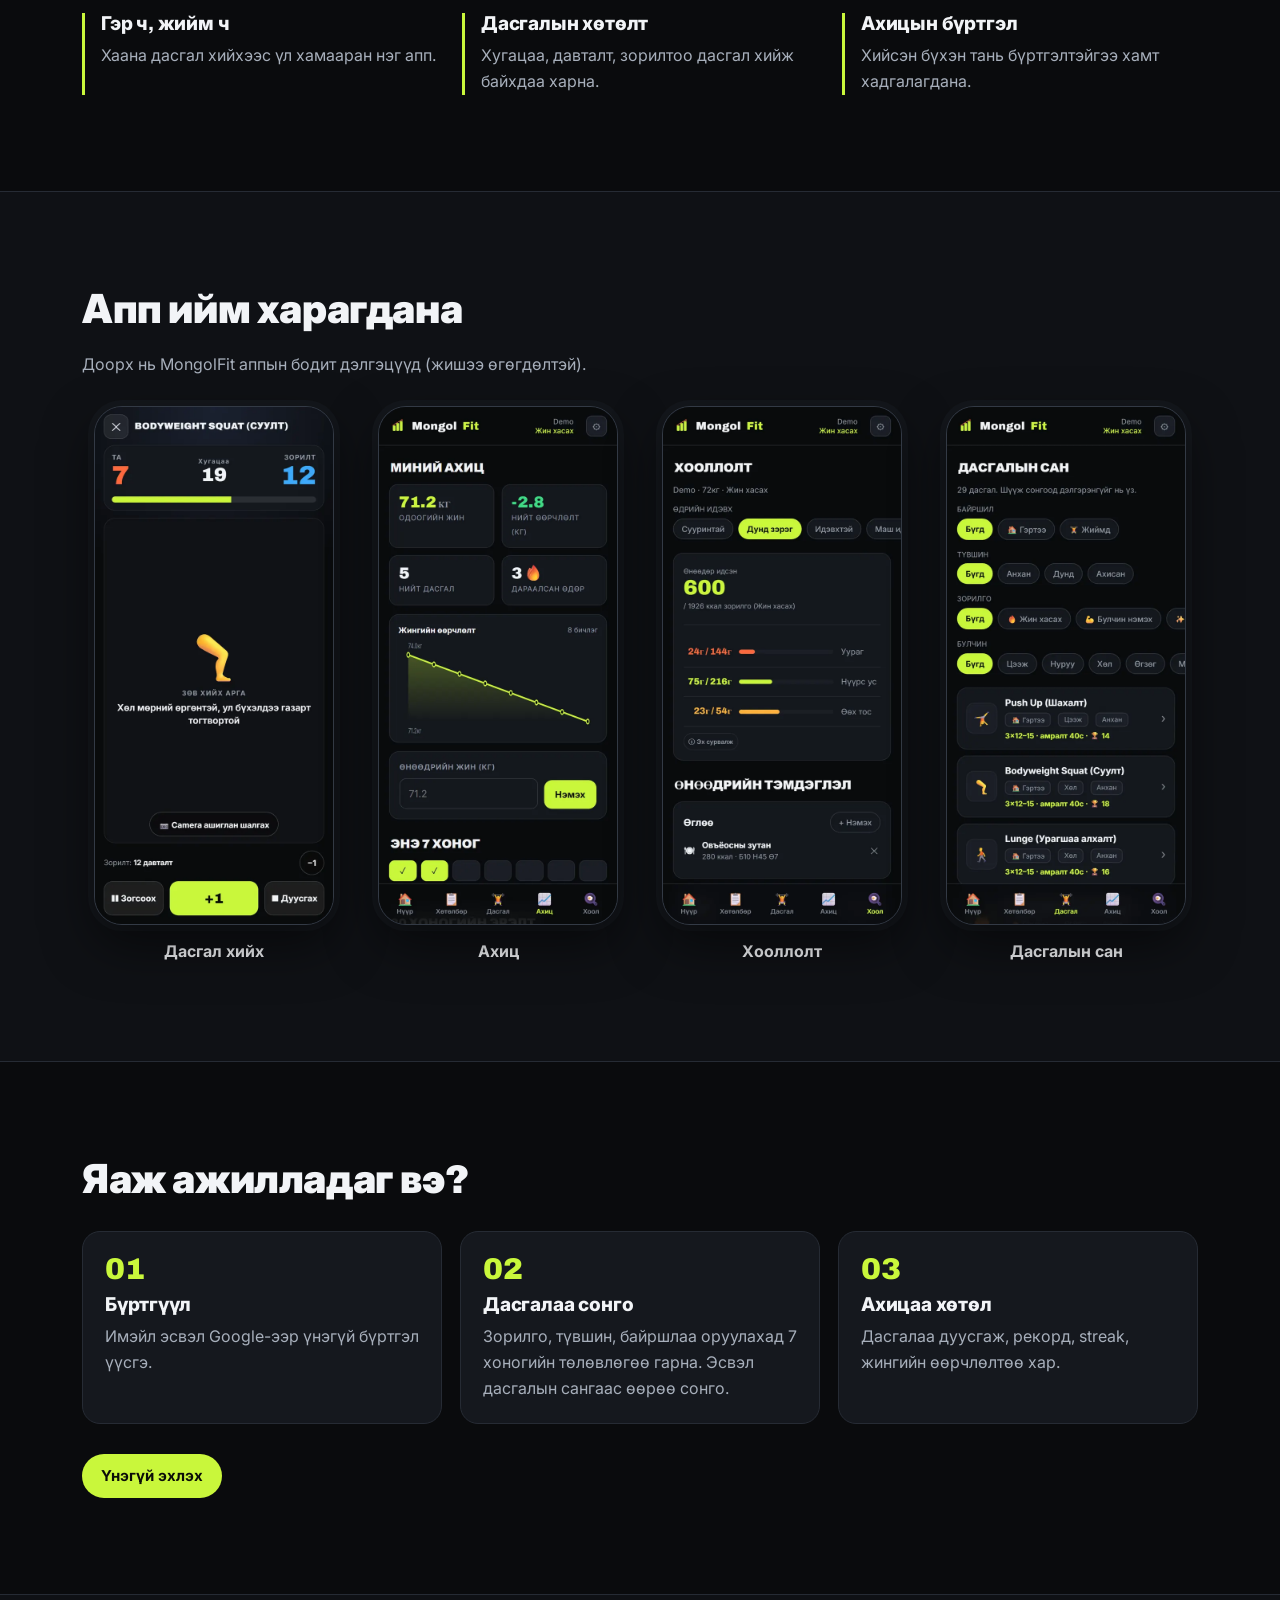
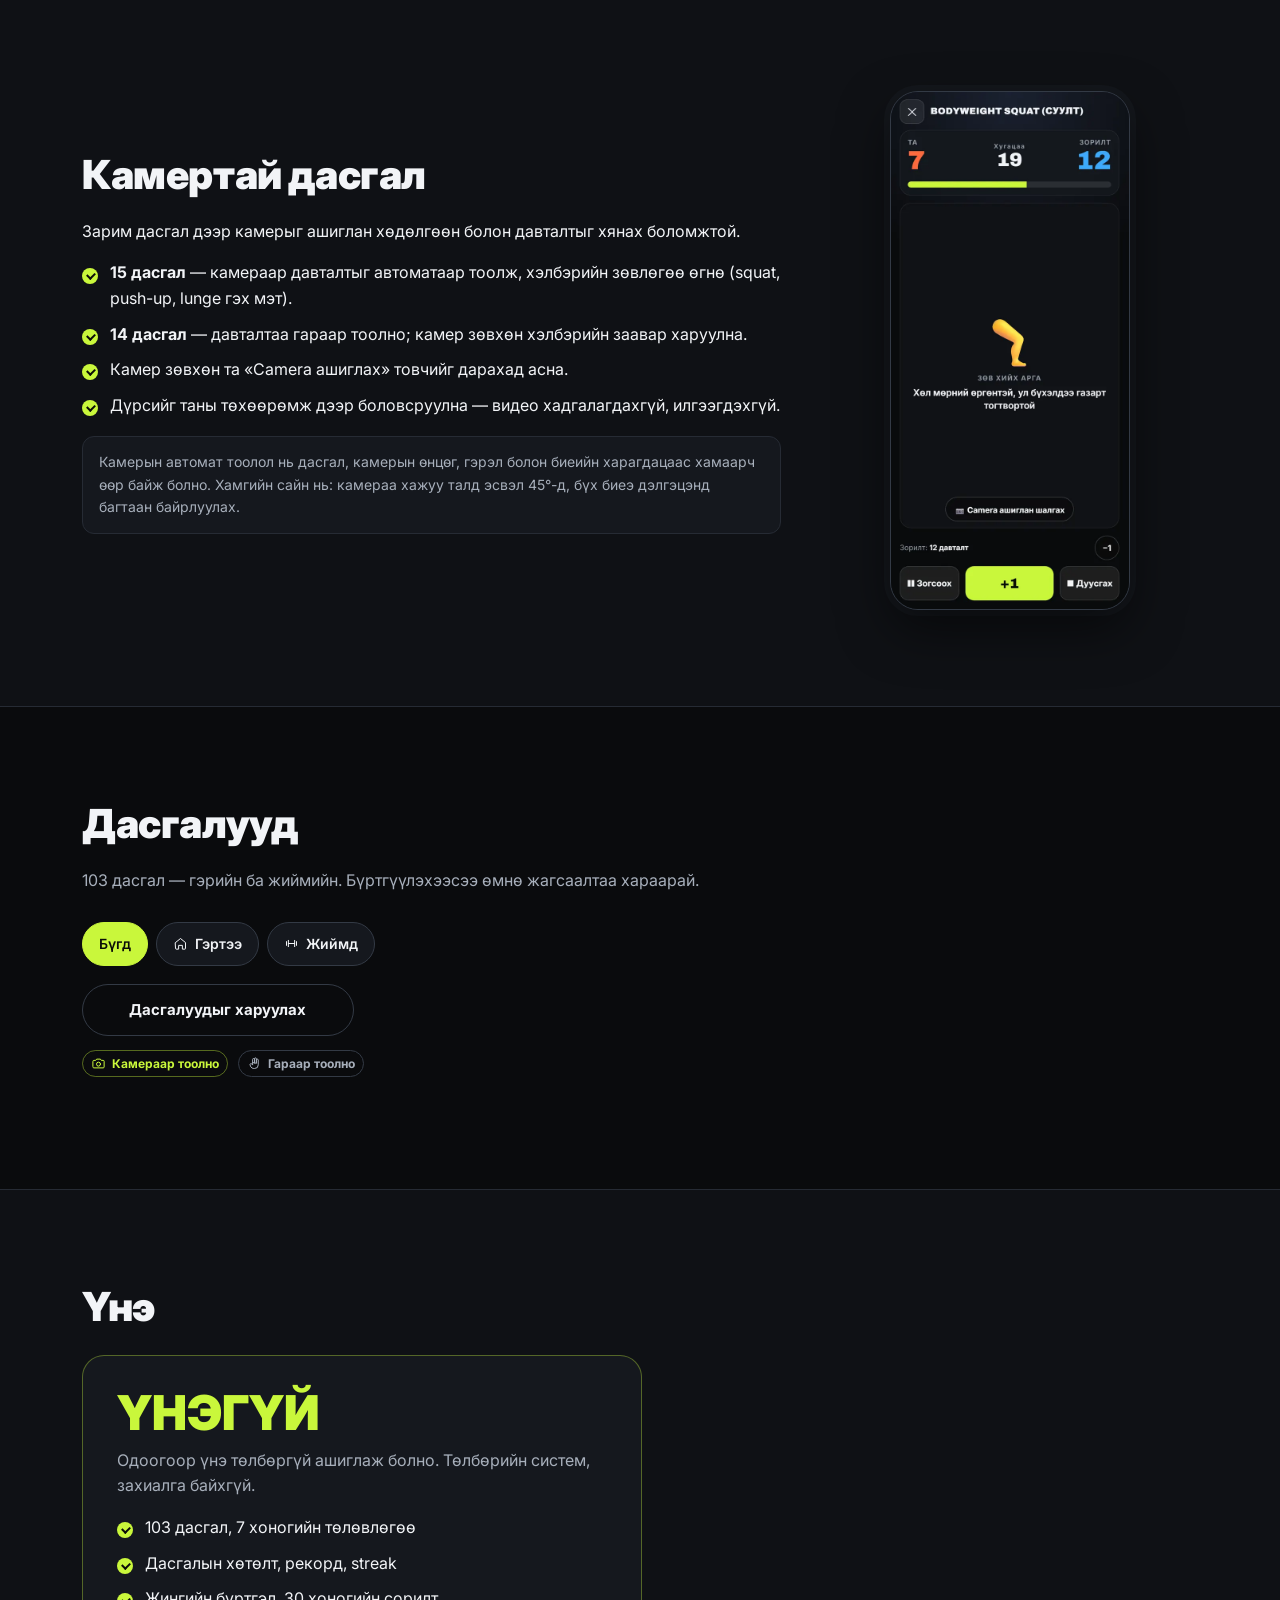
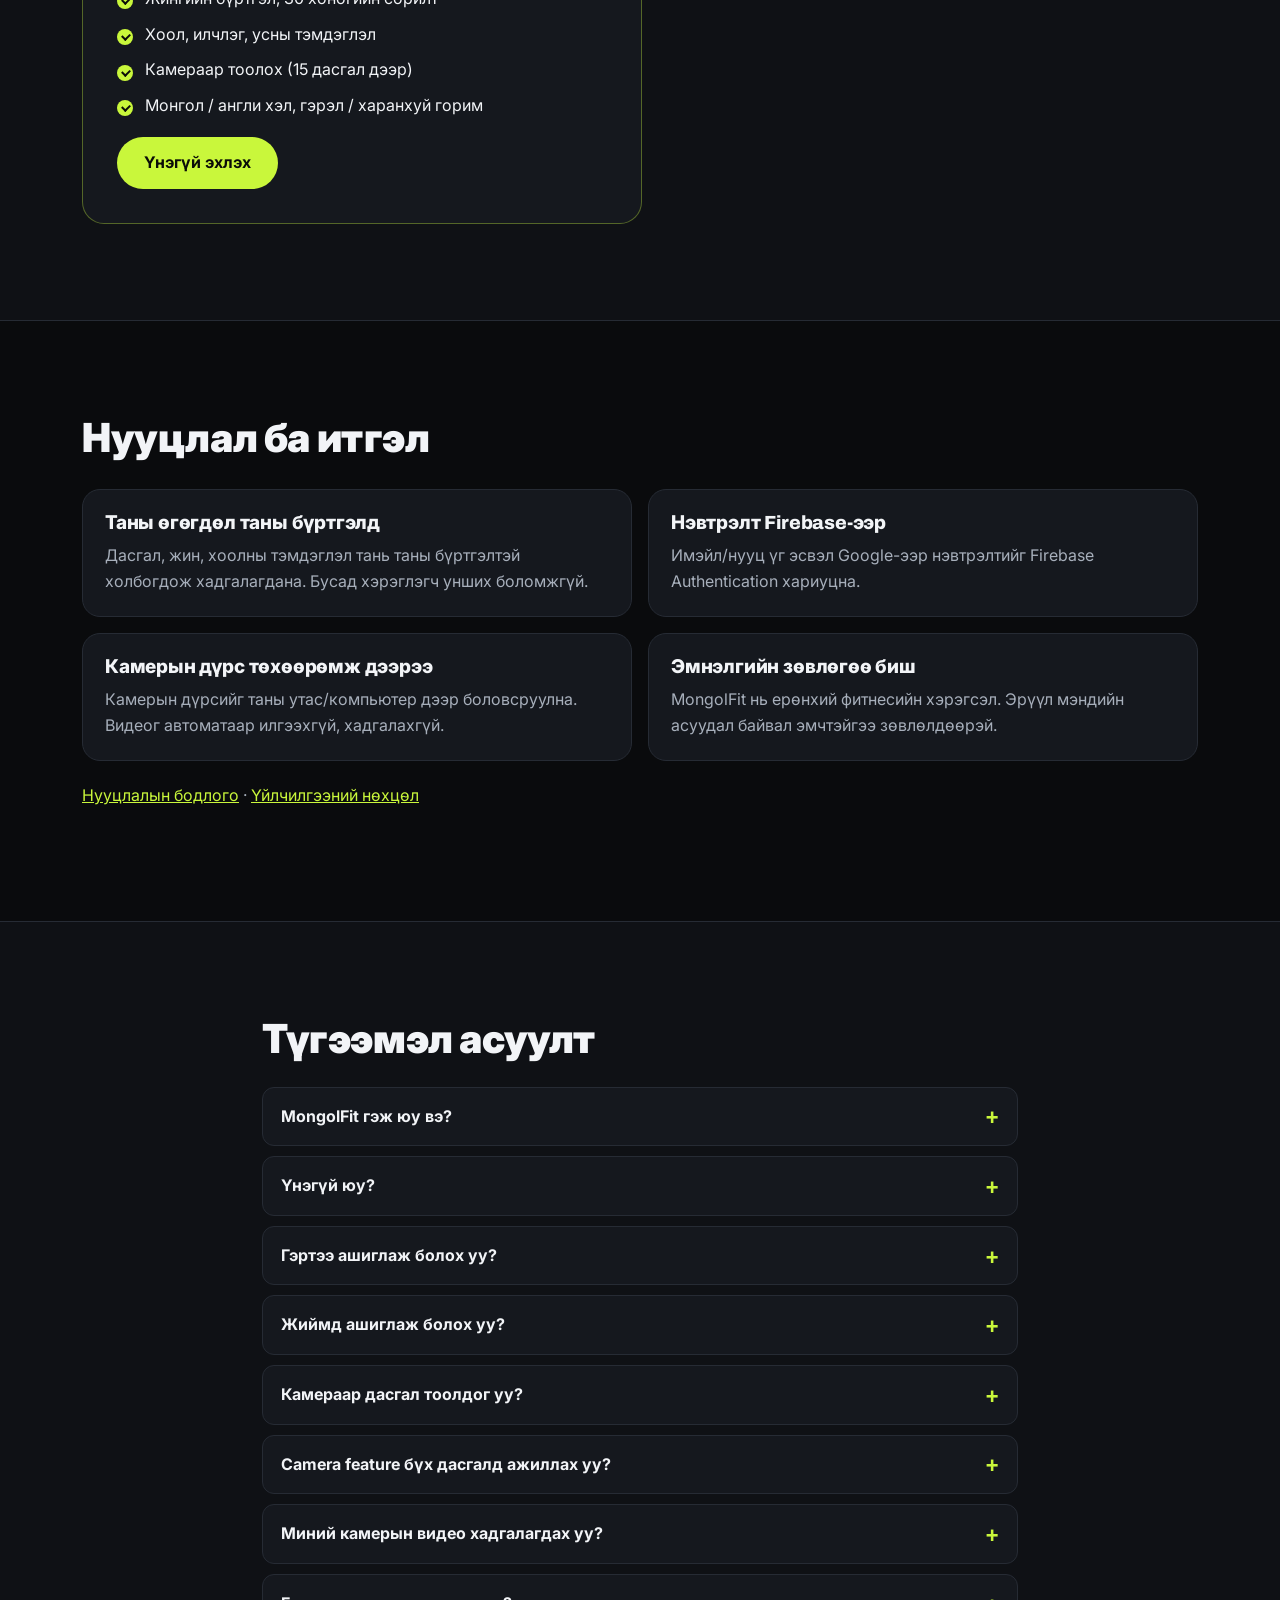
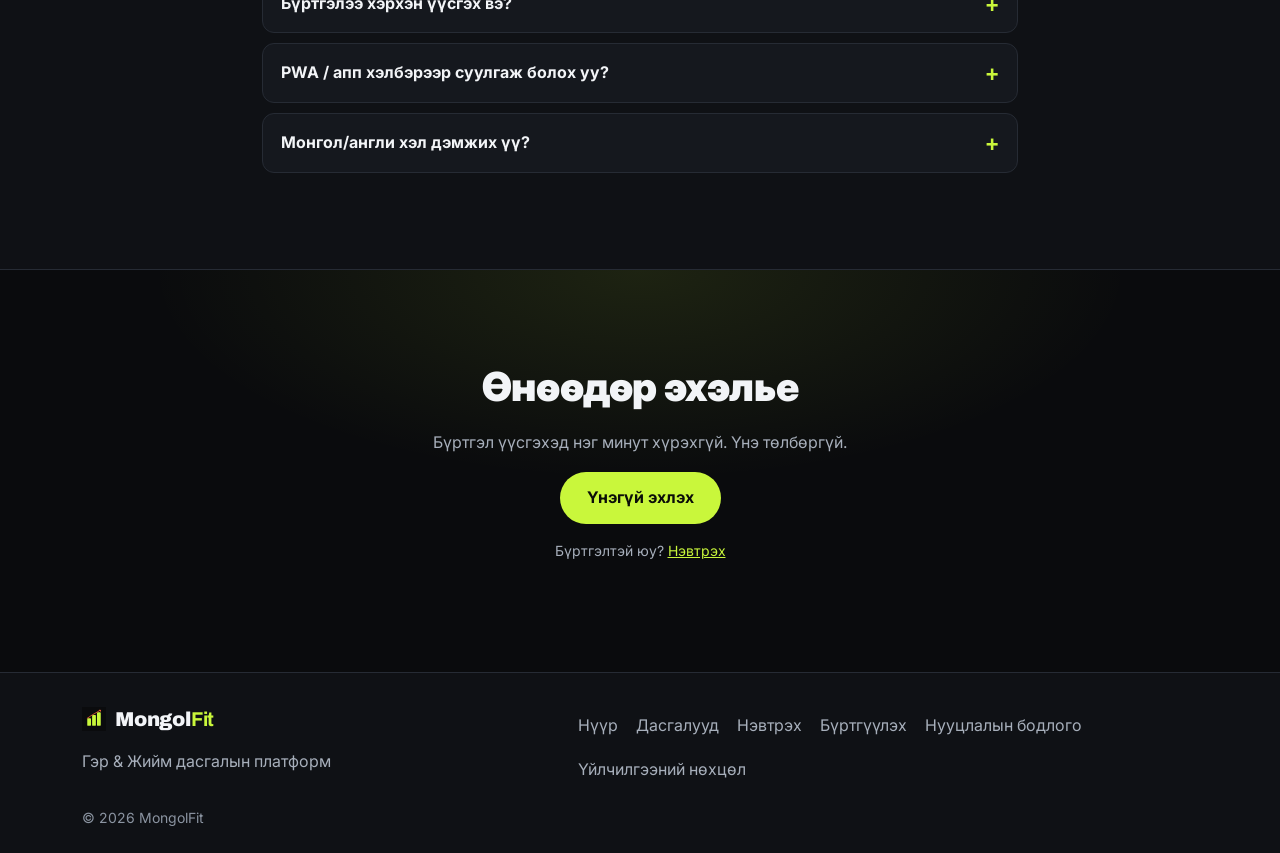
==== commit 04622956: "Grow the exercise library from 60 to 103 43 exercises added, chosen to fill the gaps the library act" ====
--- a/index.html
+++ b/index.html
@@ -114,7 +114,7 @@
         <article class="card">
           <div class="ic"><svg class="ic-svg" viewBox="0 0 24 24" fill="none" stroke="currentColor" stroke-width="1.6" stroke-linecap="round" stroke-linejoin="round" aria-hidden="true"><path d="M4 9v6M7 7v10M17 7v10M20 9v6M7 12h10"/></svg></div>
           <h3 data-i18n="pub_f1_t">Дасгал</h3>
-          <p data-i18n="pub_f1_d">60 дасгалаас сонгож, 7 хоногийн төлөвлөгөөгөөр эсвэл дуртай үедээ дасгалаа хийж хөтөл.</p>
+          <p data-i18n="pub_f1_d">103 дасгалаас сонгож, 7 хоногийн төлөвлөгөөгөөр эсвэл дуртай үедээ дасгалаа хийж хөтөл.</p>
         </article>
         <article class="card">
           <div class="ic"><svg class="ic-svg" viewBox="0 0 24 24" fill="none" stroke="currentColor" stroke-width="1.6" stroke-linecap="round" stroke-linejoin="round" aria-hidden="true"><path d="M4 19V5M4 19h16M8 15l3.5-4 3 2.5L20 8"/></svg></div>
@@ -206,7 +206,7 @@
   <section class="exercises" id="exercises" aria-labelledby="exTitle">
     <div class="wrap">
       <h2 id="exTitle" data-i18n="pub_ex_title">Дасгалууд</h2>
-      <p class="section-sub" data-i18n="pub_ex_sub">60 дасгал — гэрийн ба жиймийн. Бүртгүүлэхээсээ өмнө жагсаалтаа хараарай.</p>
+      <p class="section-sub" data-i18n="pub_ex_sub">103 дасгал — гэрийн ба жиймийн. Бүртгүүлэхээсээ өмнө жагсаалтаа хараарай.</p>
       <div class="chips" role="group" aria-label="Байршлаар шүүх" data-i18n-attr="aria-label:pub_ex_filter">
         <button type="button" class="chip on" data-loc="all" aria-pressed="true" data-i18n="pub_ex_all">Бүгд</button>
         <button type="button" class="chip" data-loc="home" aria-pressed="false"><svg class="ic-svg" viewBox="0 0 24 24" fill="none" stroke="currentColor" stroke-width="1.6" stroke-linecap="round" stroke-linejoin="round" aria-hidden="true"><path d="M4 10.5 12 4l8 6.5V20a1 1 0 0 1-1 1h-4v-6H9v6H5a1 1 0 0 1-1-1z"/></svg><span data-i18n="pub_ex_home">Гэртээ</span></button>
@@ -227,7 +227,7 @@
         <p class="price-tag" data-i18n="pub_price_tag">ҮНЭГҮЙ</p>
         <p class="price-lead" data-i18n="pub_price_lead">Одоогоор үнэ төлбөргүй ашиглаж болно. Төлбөрийн систем, захиалга байхгүй.</p>
         <ul class="ticks">
-          <li data-i18n="pub_price_i1">60 дасгал, 7 хоногийн төлөвлөгөө</li>
+          <li data-i18n="pub_price_i1">103 дасгал, 7 хоногийн төлөвлөгөө</li>
           <li data-i18n="pub_price_i2">Дасгалын хөтөлт, рекорд, streak</li>
           <li data-i18n="pub_price_i3">Жингийн бүртгэл, 30 хоногийн сорилт</li>
           <li data-i18n="pub_price_i4">Хоол, илчлэг, усны тэмдэглэл</li>
@@ -264,7 +264,7 @@
         <details><summary data-i18n="pub_q3">Гэртээ ашиглаж болох уу?</summary><p data-i18n="pub_a3">Болно. Тоног төхөөрөмжгүй хийх гэрийн дасгалууд бий, төлөвлөгөө үүсгэхдээ «Гэртээ»-г сонгоно.</p></details>
         <details><summary data-i18n="pub_q4">Жиймд ашиглаж болох уу?</summary><p data-i18n="pub_a4">Болно. Жиймийн тоног төхөөрөмжтэй дасгалууд бий, «Жиймд»-ийг сонгоод төлөвлөгөө гаргана.</p></details>
         <details><summary data-i18n="pub_q5">Камераар дасгал тоолдог уу?</summary><p data-i18n="pub_a5">15 дасгал дээр камер давталтыг автоматаар тоолж чадна. Тоолол нь тооцоолол бөгөөд камерын өнцөг, гэрэл, биеийн харагдацаас хамаарна.</p></details>
-        <details><summary data-i18n="pub_q6">Camera feature бүх дасгалд ажиллах уу?</summary><p data-i18n="pub_a6">Үгүй. 60 дасгалын 15-д автомат тоолол ажиллана. Бусад 45 дасгал дээр давталтаа гараар тоолно.</p></details>
+        <details><summary data-i18n="pub_q6">Camera feature бүх дасгалд ажиллах уу?</summary><p data-i18n="pub_a6">Үгүй. 103 дасгалын 36-д автомат тоолол ажиллана. Бусад 67 дасгал дээр camera биеийн байрлалыг харуулж, давталтаа гараар тоолно.</p></details>
         <details><summary data-i18n="pub_q7">Миний камерын видео хадгалагдах уу?</summary><p data-i18n="pub_a7">Үгүй. Дүрсийг зөвхөн таны төхөөрөмж дээр боловсруулна; видео бичих, хадгалах, серверт илгээх зүйл хийхгүй. Камер та товч дарахад л асна.</p></details>
         <details><summary data-i18n="pub_q8">Бүртгэлээ хэрхэн үүсгэх вэ?</summary><p data-i18n="pub_a8">«Үнэгүй эхлэх» дээр дарж имэйл, нууц үгээр эсвэл Google-ээр бүртгүүлнэ. Дараа нь нас, өндөр, жин, зорилгоо оруулахад төлөвлөгөө гарна.</p></details>
         <details><summary data-i18n="pub_q9">PWA / апп хэлбэрээр суулгаж болох уу?</summary><p data-i18n="pub_a9">Болно. Browser-ийн цэснээс «Install app» / «Add to Home Screen»-ийг сонгоно. Суулгах нь заавал биш — browser дээр шууд ашиглаж болно.</p></details>
